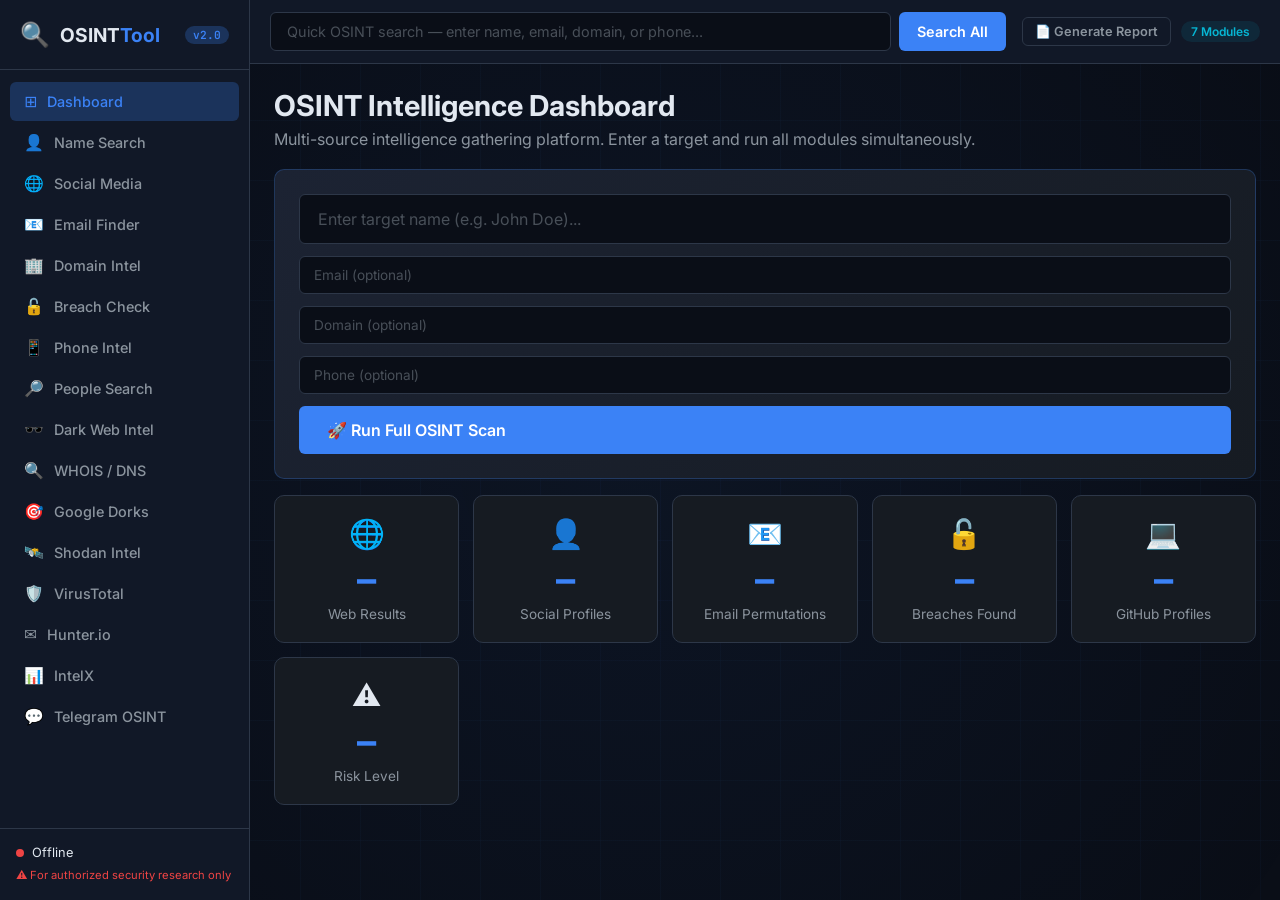
==== templates/index.html @ 8dece8d4 "feat: OSINT Framework v4.0 — 16 module legitimate OSINT toolkit Module: name_search, email_finder, s" ====
<!DOCTYPE html>
<html lang="en">
<head>
    <meta charset="UTF-8">
    <meta name="viewport" content="width=device-width, initial-scale=1.0">
    <title>OSINT Tool v2.0 | Intelligence Gathering Platform</title>
    <link rel="stylesheet" href="/static/css/style.css">
    <link rel="preconnect" href="https://fonts.googleapis.com">
    <link href="https://fonts.googleapis.com/css2?family=JetBrains+Mono:wght@400;600;700&family=Inter:wght@400;500;600;700;800&display=swap" rel="stylesheet">
</head>
<body>
    <!-- Background Effects -->
    <div class="bg-grid"></div>
    <div class="bg-glow"></div>

    <div class="app-container">
        <!-- Sidebar -->
        <aside class="sidebar" id="sidebar">
            <div class="sidebar-header">
                <div class="logo">
                    <span class="logo-icon">🔍</span>
                    <span class="logo-text">OSINT<span class="accent">Tool</span></span>
                </div>
                <span class="version">v2.0</span>
            </div>

            <nav class="sidebar-nav">
                <a href="/" class="nav-item active" data-page="dashboard">
                    <span class="nav-icon">⊞</span>
                    <span class="nav-label">Dashboard</span>
                </a>
                <a href="#" class="nav-item" data-page="name-search">
                    <span class="nav-icon">👤</span>
                    <span class="nav-label">Name Search</span>
                </a>
                <a href="#" class="nav-item" data-page="social-media">
                    <span class="nav-icon">🌐</span>
                    <span class="nav-label">Social Media</span>
                </a>
                <a href="#" class="nav-item" data-page="email-finder">
                    <span class="nav-icon">📧</span>
                    <span class="nav-label">Email Finder</span>
                </a>
                <a href="#" class="nav-item" data-page="domain-checker">
                    <span class="nav-icon">🏢</span>
                    <span class="nav-label">Domain Intel</span>
                </a>
                <a href="#" class="nav-item" data-page="breach-checker">
                    <span class="nav-icon">🔓</span>
                    <span class="nav-label">Breach Check</span>
                </a>
                <a href="#" class="nav-item" data-page="phone-finder">
                    <span class="nav-icon">📱</span>
                    <span class="nav-label">Phone Intel</span>
                </a>
                <a href="#" class="nav-item" data-page="people-search">
                    <span class="nav-icon">🔎</span>
                    <span class="nav-label">People Search</span>
                </a>
                <a href="#" class="nav-item" data-page="darkweb-intel">
                    <span class="nav-icon">🕶️</span>
                    <span class="nav-label">Dark Web Intel</span>
                </a>
                <a href="#" class="nav-item" data-page="whois-recon">
                    <span class="nav-icon">🔍</span>
                    <span class="nav-label">WHOIS / DNS</span>
                </a>
                <a href="#" class="nav-item" data-page="google-dorks">
                    <span class="nav-icon">🎯</span>
                    <span class="nav-label">Google Dorks</span>
                </a>
                <a href="#" class="nav-item" data-page="shodan-intel">
                    <span class="nav-icon">🛰️</span>
                    <span class="nav-label">Shodan Intel</span>
                </a>
                <a href="#" class="nav-item" data-page="virustotal-intel">
                    <span class="nav-icon">🛡️</span>
                    <span class="nav-label">VirusTotal</span>
                </a>
                <a href="#" class="nav-item" data-page="hunter-io">
                    <span class="nav-icon">✉️</span>
                    <span class="nav-label">Hunter.io</span>
                </a>
                <a href="#" class="nav-item" data-page="intelx-search">
                    <span class="nav-icon">📊</span>
                    <span class="nav-label">IntelX</span>
                </a>
                <a href="#" class="nav-item" data-page="telegram-osint">
                    <span class="nav-icon">💬</span>
                    <span class="nav-label">Telegram OSINT</span>
                </a>
            </nav>

            <div class="sidebar-footer">
                <div class="server-status" id="serverStatus">
                    <span class="status-dot"></span>
                    <span class="status-text">Checking...</span>
                </div>
                <div class="disclaimer">
                    ⚠️ For authorized security research only
                </div>
            </div>
        </aside>

        <!-- Main Content -->
        <main class="main-content">
            <!-- Top Bar -->
            <header class="topbar">
                <button class="mobile-menu-btn" id="mobileMenuBtn">☰</button>
                <div class="search-bar-container">
                    <input type="text" id="quickSearch" class="quick-search" placeholder="Quick OSINT search — enter name, email, domain, or phone...">
                    <button class="btn btn-primary" id="quickSearchBtn">Search All</button>
                </div>
                <div class="topbar-actions">
                    <button class="btn btn-outline btn-sm" id="generateReportBtn">📄 Generate Report</button>
                    <span class="badge badge-info" id="activeModules">7 Modules</span>
                </div>
            </header>

            <!-- Dashboard / Results Area -->
            <div class="content-area" id="contentArea">
                <!-- Dashboard Content -->
                <section class="page-section active" id="dashboard">
                    <div class="section-header">
                        <h1>OSINT Intelligence Dashboard</h1>
                        <p>Multi-source intelligence gathering platform. Enter a target and run all modules simultaneously.</p>
                    </div>

                    <!-- Quick Start Card -->
                    <div class="card hero-card">
                        <div class="hero-input-group">
                            <input type="text" id="targetName" class="hero-input" placeholder="Enter target name (e.g. John Doe)...">
                            <input type="text" id="targetEmail" class="hero-input secondary" placeholder="Email (optional)">
                            <input type="text" id="targetDomain" class="hero-input secondary" placeholder="Domain (optional)">
                            <input type="text" id="targetPhone" class="hero-input secondary" placeholder="Phone (optional)">
                            <button class="btn btn-primary btn-lg" id="runAllModules">
                                🚀 Run Full OSINT Scan
                            </button>
                        </div>
                    </div>

                    <!-- Stats Grid -->
                    <div class="stats-grid" id="statsGrid">
                        <div class="stat-card">
                            <div class="stat-icon">🌐</div>
                            <div class="stat-value" id="statWeb">—</div>
                            <div class="stat-label">Web Results</div>
                        </div>
                        <div class="stat-card">
                            <div class="stat-icon">👤</div>
                            <div class="stat-value" id="statSocial">—</div>
                            <div class="stat-label">Social Profiles</div>
                        </div>
                        <div class="stat-card">
                            <div class="stat-icon">📧</div>
                            <div class="stat-value" id="statEmail">—</div>
                            <div class="stat-label">Email Permutations</div>
                        </div>
                        <div class="stat-card">
                            <div class="stat-icon">🔓</div>
                            <div class="stat-value" id="statBreach">—</div>
                            <div class="stat-label">Breaches Found</div>
                        </div>
                        <div class="stat-card">
                            <div class="stat-icon">💻</div>
                            <div class="stat-value" id="statGithub">—</div>
                            <div class="stat-label">GitHub Profiles</div>
                        </div>
                        <div class="stat-card">
                            <div class="stat-icon">⚠️</div>
                            <div class="stat-value" id="statRisk">—</div>
                            <div class="stat-label">Risk Level</div>
                        </div>
                    </div>

                    <!-- Results Container -->
                    <div class="results-container" id="resultsContainer" style="display:none;">
                        <!-- Module results loaded dynamically -->
                    </div>

                    <!-- Loading -->
                    <div class="loading-overlay hidden" id="loadingOverlay">
                        <div class="spinner"></div>
                        <p>Running OSINT scan across all modules...</p>
                        <p class="loading-detail" id="loadingDetail"></p>
                    </div>
                </section>

                <!-- Individual Module Pages -->
                <section class="page-section" id="name-search-page">
                    <div class="section-header"><h2>Name Search</h2></div>
                    <div class="card"><input type="text" id="nameSearchInput" placeholder="Full name..." class="hero-input"><button class="btn btn-primary" id="nameSearchBtn">Search</button></div>
                    <div class="results-container" id="nameSearchResults"></div>
                </section>
                <section class="page-section" id="social-media-page">
                    <div class="section-header"><h2>Social Media Scan</h2></div>
                    <div class="card"><input type="text" id="socialSearchInput" placeholder="Name or username..." class="hero-input"><button class="btn btn-primary" id="socialSearchBtn">Scan 40+ Platforms</button></div>
                    <div class="results-container" id="socialSearchResults"></div>
                </section>
                <section class="page-section" id="email-finder-page">
                    <div class="section-header"><h2>Email Intelligence</h2></div>
                    <div class="card"><input type="text" id="emailSearchInput" placeholder="Full name..." class="hero-input"><button class="btn btn-primary" id="emailSearchBtn">Find Emails</button></div>
                    <div class="results-container" id="emailSearchResults"></div>
                </section>
                <section class="page-section" id="domain-checker-page">
                    <div class="section-header"><h2>Domain Intelligence</h2></div>
                    <div class="card"><input type="text" id="domainSearchInput" placeholder="domain.com..." class="hero-input"><button class="btn btn-primary" id="domainSearchBtn">Scan Domain</button></div>
                    <div class="results-container" id="domainSearchResults"></div>
                </section>
                <section class="page-section" id="breach-checker-page">
                    <div class="section-header"><h2>Breach Checker</h2></div>
                    <div class="card"><input type="text" id="breachSearchInput" placeholder="email@domain.com..." class="hero-input"><button class="btn btn-primary" id="breachSearchBtn">Check Breaches</button></div>
                    <div class="results-container" id="breachSearchResults"></div>
                </section>
                <section class="page-section" id="phone-finder-page">
                    <div class="section-header"><h2>Phone Intelligence</h2></div>
                    <div class="card"><input type="text" id="phoneSearchInput" placeholder="+62812345678..." class="hero-input"><button class="btn btn-primary" id="phoneSearchBtn">Analyze Phone</button></div>
                    <div class="results-container" id="phoneSearchResults"></div>
                </section>
                <section class="page-section" id="people-search-page">
                    <div class="section-header"><h2>People Search Aggregator</h2><p>Searches across free people search engines and public records</p></div>
                    <div class="card"><input type="text" id="peopleSearchInput" placeholder="First Last (e.g. John Doe)..." class="hero-input"><button class="btn btn-primary" id="peopleSearchBtn">Search People</button></div>
                    <div class="results-container" id="peopleSearchResults"></div>
                </section>
                <section class="page-section" id="darkweb-intel-page">
                    <div class="section-header"><h2>Dark Web Intelligence</h2><p>Searches public breach databases, paste sites, and dark web mirrors</p></div>
                    <div class="card"><input type="text" id="darkwebSearchInput" placeholder="email, username, or domain..." class="hero-input"><button class="btn btn-primary" id="darkwebSearchBtn">Search Dark Sources</button></div>
                    <div class="results-container" id="darkwebSearchResults"></div>
                </section>
                <section class="page-section" id="whois-recon-page">
                    <div class="section-header"><h2>WHOIS / DNS Recon</h2><p>WHOIS lookup, DNS records, SSL certs, subdomain enumeration</p></div>
                    <div class="card"><input type="text" id="whoisSearchInput" placeholder="domain.com..." class="hero-input"><button class="btn btn-primary" id="whoisSearchBtn">Scan Domain</button></div>
                    <div class="results-container" id="whoisSearchResults"></div>
                </section>
                <section class="page-section" id="google-dorks-page">
                    <div class="section-header"><h2>Google Dorking</h2><p>60+ automated dork queries for exposed files, configs, logins</p></div>
                    <div class="card"><input type="text" id="dorksSearchInput" placeholder="domain.com or target name..." class="hero-input"><button class="btn btn-primary" id="dorksSearchBtn">Run Dorks</button></div>
                    <div class="results-container" id="dorksSearchResults"></div>
                </section>
                <section class="page-section" id="shodan-intel-page">
                    <div class="section-header"><h2>Shodan Intelligence</h2><p>Port scanning, service detection, IoT search</p></div>
                    <div class="card"><input type="text" id="shodanSearchInput" placeholder="domain or IP..." class="hero-input"><button class="btn btn-primary" id="shodanSearchBtn">Scan Target</button></div>
                    <div class="results-container" id="shodanSearchResults"></div>
                </section>
                <section class="page-section" id="virustotal-intel-page">
                    <div class="section-header"><h2>VirusTotal Intel</h2><p>Domain/IP reputation, blacklist checks, abuse reports</p></div>
                    <div class="card"><input type="text" id="vtSearchInput" placeholder="domain.com..." class="hero-input"><button class="btn btn-primary" id="vtSearchBtn">Check Reputation</button></div>
                    <div class="results-container" id="vtSearchResults"></div>
                </section>
                <section class="page-section" id="hunter-io-page">
                    <div class="section-header"><h2>Hunter.io Email Intel</h2><p>Email pattern discovery and verification</p></div>
                    <div class="card"><input type="text" id="hunterSearchInput" placeholder="domain.com..." class="hero-input"><button class="btn btn-primary" id="hunterSearchBtn">Find Emails</button></div>
                    <div class="results-container" id="hunterSearchResults"></div>
                </section>
                <section class="page-section" id="intelx-search-page">
                    <div class="section-header"><h2>IntelX / Leak Search</h2><p>Breach databases, paste sites, leaked data search</p></div>
                    <div class="card"><input type="text" id="intelxSearchInput" placeholder="email or domain..." class="hero-input"><button class="btn btn-primary" id="intelxSearchBtn">Search Leaks</button></div>
                    <div class="results-container" id="intelxSearchResults"></div>
                </section>
                <section class="page-section" id="telegram-osint-page">
                    <div class="section-header"><h2>Telegram OSINT</h2><p>Telegram channel/user search, tgstat, telemetr</p></div>
                    <div class="card"><input type="text" id="telegramSearchInput" placeholder="name or username..." class="hero-input"><button class="btn btn-primary" id="telegramSearchBtn">Search Telegram</button></div>
                    <div class="results-container" id="telegramSearchResults"></div>
                </section>
            </div>
        </main>

        <!-- Report Modal -->
        <div class="modal hidden" id="reportModal">
            <div class="modal-content">
                <div class="modal-header">
                    <h3>📄 Intelligence Report</h3>
                    <button class="modal-close" id="closeModal">×</button>
                </div>
                <div class="modal-body">
                    <div id="reportContent">
                        <p>Generating report...</p>
                    </div>
                </div>
                <div class="modal-footer">
                    <button class="btn btn-outline" id="downloadJsonBtn">Download JSON</button>
                    <button class="btn btn-outline" id="downloadHtmlBtn">Download HTML</button>
                    <button class="btn btn-primary" id="downloadTxtBtn">Download Text</button>
                </div>
            </div>
        </div>

        <!-- Toast Container -->
        <div class="toast-container" id="toastContainer"></div>
    </div>

    <script src="/static/js/main.js"></script>
</body>
</html>
---- static/css/style.css ----
/* ============================================================
   OSINT TOOL v2.0 — Dark Theme CSS
   ============================================================ */

:root {
    --bg-primary: #0a0e17;
    --bg-secondary: #111827;
    --bg-card: #161b22;
    --bg-elevated: #1c2333;
    --border: #2d3748;
    --border-hover: #4a5568;
    --text-primary: #e2e8f0;
    --text-secondary: #8b949e;
    --text-muted: #484f58;
    --accent: #3b82f6;
    --accent-hover: #2563eb;
    --accent-glow: rgba(59, 130, 246, 0.25);
    --danger: #ef4444;
    --danger-bg: rgba(239, 68, 68, 0.1);
    --warning: #f59e0b;
    --warning-bg: rgba(245, 158, 11, 0.1);
    --success: #10b981;
    --success-bg: rgba(16, 185, 129, 0.1);
    --info: #06b6d4;
    --info-bg: rgba(6, 182, 212, 0.1);
    --sidebar-width: 250px;
    --topbar-height: 64px;
    --radius: 10px;
    --radius-sm: 6px;
    --transition: 0.2s ease;
    --font-mono: 'JetBrains Mono', 'Consolas', monospace;
    --font-sans: 'Inter', 'Segoe UI', system-ui, sans-serif;
}

/* Reset */
*, *::before, *::after { margin: 0; padding: 0; box-sizing: border-box; }

html, body {
    height: 100%;
    font-family: var(--font-sans);
    background: var(--bg-primary);
    color: var(--text-primary);
    overflow: hidden;
}

a { color: var(--accent); text-decoration: none; }
a:hover { text-decoration: underline; }

/* Background Effects */
.bg-grid {
    position: fixed;
    inset: 0;
    background-image:
        linear-gradient(rgba(59, 130, 246, 0.03) 1px, transparent 1px),
        linear-gradient(90deg, rgba(59, 130, 246, 0.03) 1px, transparent 1px);
    background-size: 60px 60px;
    pointer-events: none;
    z-index: 0;
}

.bg-glow {
    position: fixed;
    top: -50%;
    left: -50%;
    width: 200%;
    height: 200%;
    background: radial-gradient(circle at 50% 50%, rgba(59, 130, 246, 0.06) 0%, transparent 50%);
    pointer-events: none;
    z-index: 0;
    animation: glowPulse 8s ease-in-out infinite;
}

@keyframes glowPulse {
    0%, 100% { opacity: 0.5; }
    50% { opacity: 1; }
}

/* App Layout */
.app-container {
    display: flex;
    height: 100vh;
    position: relative;
    z-index: 1;
}

/* Sidebar */
.sidebar {
    width: var(--sidebar-width);
    background: var(--bg-secondary);
    border-right: 1px solid var(--border);
    display: flex;
    flex-direction: column;
    flex-shrink: 0;
    overflow-y: auto;
}

.sidebar-header {
    padding: 20px;
    border-bottom: 1px solid var(--border);
    display: flex;
    align-items: center;
    justify-content: space-between;
}

.logo {
    display: flex;
    align-items: center;
    gap: 10px;
}

.logo-icon { font-size: 1.5em; }
.logo-text { font-size: 1.2em; font-weight: 700; color: var(--text-primary); }
.logo-text .accent { color: var(--accent); }

.version {
    font-size: 0.7em;
    background: var(--accent-glow);
    color: var(--accent);
    padding: 2px 8px;
    border-radius: 10px;
    font-weight: 600;
    font-family: var(--font-mono);
}

.sidebar-nav {
    flex: 1;
    padding: 12px 10px;
    display: flex;
    flex-direction: column;
    gap: 2px;
}

.nav-item {
    display: flex;
    align-items: center;
    gap: 10px;
    padding: 10px 14px;
    border-radius: var(--radius-sm);
    color: var(--text-secondary);
    font-size: 0.9em;
    font-weight: 500;
    transition: all var(--transition);
    cursor: pointer;
    user-select: none;
}

.nav-item:hover {
    background: var(--bg-elevated);
    color: var(--text-primary);
}

.nav-item.active {
    background: var(--accent-glow);
    color: var(--accent);
}

.nav-icon { font-size: 1.1em; }

.sidebar-footer {
    padding: 16px;
    border-top: 1px solid var(--border);
}

.server-status {
    display: flex;
    align-items: center;
    gap: 8px;
    font-size: 0.8em;
    margin-bottom: 8px;
}

.status-dot {
    width: 8px; height: 8px;
    border-radius: 50%;
    background: var(--text-muted);
}

.status-dot.online { background: var(--success); }
.status-dot.offline { background: var(--danger); }

.disclaimer {
    font-size: 0.7em;
    color: var(--danger);
    line-height: 1.4;
}

/* Main Content */
.main-content {
    flex: 1;
    display: flex;
    flex-direction: column;
    overflow: hidden;
}

/* Topbar */
.topbar {
    height: var(--topbar-height);
    background: var(--bg-secondary);
    border-bottom: 1px solid var(--border);
    display: flex;
    align-items: center;
    padding: 0 20px;
    gap: 16px;
    flex-shrink: 0;
}

.mobile-menu-btn {
    display: none;
    background: none;
    border: none;
    color: var(--text-primary);
    font-size: 1.5em;
    cursor: pointer;
    padding: 4px;
}

.search-bar-container {
    flex: 1;
    display: flex;
    gap: 8px;
}

.quick-search {
    flex: 1;
    background: var(--bg-primary);
    border: 1px solid var(--border);
    border-radius: var(--radius-sm);
    padding: 10px 16px;
    color: var(--text-primary);
    font-size: 0.9em;
    font-family: var(--font-sans);
    outline: none;
    transition: border-color var(--transition);
}

.quick-search:focus { border-color: var(--accent); }
.quick-search::placeholder { color: var(--text-muted); }

.topbar-actions {
    display: flex;
    align-items: center;
    gap: 10px;
}

/* Buttons */
.btn {
    display: inline-flex;
    align-items: center;
    gap: 6px;
    padding: 10px 18px;
    border: none;
    border-radius: var(--radius-sm);
    font-size: 0.9em;
    font-weight: 600;
    cursor: pointer;
    transition: all var(--transition);
    font-family: var(--font-sans);
    white-space: nowrap;
}

.btn-primary {
    background: var(--accent);
    color: white;
}

.btn-primary:hover { background: var(--accent-hover); box-shadow: 0 0 20px var(--accent-glow); }

.btn-outline {
    background: transparent;
    border: 1px solid var(--border);
    color: var(--text-secondary);
}

.btn-outline:hover { border-color: var(--accent); color: var(--accent); }

.btn-lg { padding: 14px 28px; font-size: 1em; }
.btn-sm { padding: 6px 12px; font-size: 0.8em; }

.btn:disabled {
    opacity: 0.5;
    cursor: not-allowed;
}

/* Badges */
.badge {
    display: inline-block;
    padding: 3px 10px;
    border-radius: 12px;
    font-size: 0.75em;
    font-weight: 600;
}

.badge-info { background: var(--info-bg); color: var(--info); }
.badge-success { background: var(--success-bg); color: var(--success); }
.badge-warning { background: var(--warning-bg); color: var(--warning); }
.badge-danger { background: var(--danger-bg); color: var(--danger); }

/* Content Area */
.content-area {
    flex: 1;
    overflow-y: auto;
    padding: 24px;
}

.page-section { display: none; }
.page-section.active { display: block; }

.section-header h1 {
    font-size: 1.8em;
    font-weight: 700;
    margin-bottom: 6px;
}

.section-header h2 {
    font-size: 1.4em;
    font-weight: 700;
    margin-bottom: 6px;
}

.section-header p { color: var(--text-secondary); margin-bottom: 20px; }

/* Cards */
.card {
    background: var(--bg-card);
    border: 1px solid var(--border);
    border-radius: var(--radius);
    padding: 24px;
    margin-bottom: 16px;
}

.hero-card {
    background: linear-gradient(135deg, var(--bg-elevated), var(--bg-card));
    border: 1px solid var(--accent-glow);
}

.hero-input-group {
    display: flex;
    flex-direction: column;
    gap: 12px;
}

.hero-input {
    width: 100%;
    background: var(--bg-primary);
    border: 1px solid var(--border);
    border-radius: var(--radius-sm);
    padding: 14px 18px;
    color: var(--text-primary);
    font-size: 1em;
    font-family: var(--font-sans);
    outline: none;
    transition: border-color var(--transition);
}

.hero-input:focus { border-color: var(--accent); }
.hero-input::placeholder { color: var(--text-muted); }
.hero-input.secondary { font-size: 0.85em; padding: 10px 14px; }

/* Stats Grid */
.stats-grid {
    display: grid;
    grid-template-columns: repeat(auto-fit, minmax(160px, 1fr));
    gap: 14px;
    margin-bottom: 24px;
}

.stat-card {
    background: var(--bg-card);
    border: 1px solid var(--border);
    border-radius: var(--radius);
    padding: 20px;
    text-align: center;
    transition: all var(--transition);
}

.stat-card:hover {
    border-color: var(--accent);
    transform: translateY(-2px);
    box-shadow: 0 4px 20px rgba(0,0,0,0.3);
}

.stat-icon { font-size: 1.8em; margin-bottom: 8px; }

.stat-value {
    font-size: 2em;
    font-weight: 800;
    color: var(--accent);
    font-family: var(--font-mono);
}

.stat-label {
    color: var(--text-secondary);
    font-size: 0.85em;
    margin-top: 4px;
}

/* Results Container */
.results-container {
    margin-top: 20px;
}

/* Result Cards */
.result-card {
    background: var(--bg-card);
    border: 1px solid var(--border);
    border-radius: var(--radius);
    padding: 16px;
    margin-bottom: 12px;
    transition: all var(--transition);
}

.result-card:hover { border-color: var(--border-hover); }

.result-card h4 {
    font-size: 0.95em;
    color: var(--text-primary);
    margin-bottom: 6px;
}

.result-card .url {
    color: var(--accent);
    font-size: 0.85em;
    word-break: break-all;
}

.result-card .snippet {
    color: var(--text-secondary);
    font-size: 0.85em;
    margin-top: 6px;
    line-height: 1.5;
}

.result-card .meta {
    display: flex;
    gap: 10px;
    margin-top: 8px;
    flex-wrap: wrap;
}

/* Breach Card */
.breach-card {
    background: var(--bg-card);
    border-left: 3px solid var(--danger);
    border-radius: 0 var(--radius) var(--radius) 0;
    padding: 14px;
    margin-bottom: 10px;
}

.breach-card h4 { color: var(--danger); }

/* Table */
.osint-table {
    width: 100%;
    border-collapse: collapse;
    font-size: 0.9em;
}

.osint-table th {
    text-align: left;
    padding: 12px;
    border-bottom: 2px solid var(--border);
    color: var(--accent);
    font-weight: 600;
}

.osint-table td {
    padding: 10px 12px;
    border-bottom: 1px solid var(--border);
    color: var(--text-secondary);
}

.osint-table tr:hover td { background: var(--bg-elevated); }

/* Social Profile Row */
.profile-row {
    display: flex;
    align-items: center;
    gap: 10px;
    padding: 8px;
}

.profile-row img {
    width: 28px;
    height: 28px;
    border-radius: 50%;
    background: var(--bg-primary);
}

/* Tags */
.tag {
    display: inline-block;
    background: var(--bg-elevated);
    border: 1px solid var(--border);
    border-radius: 4px;
    padding: 2px 8px;
    font-size: 0.75em;
    margin: 2px;
    color: var(--text-secondary);
}

.tag-found { border-color: var(--success); color: var(--success); }
.tag-missing { border-color: var(--text-muted); color: var(--text-muted); }
.tag-danger { border-color: var(--danger); color: var(--danger); }
.tag-warning { border-color: var(--warning); color: var(--warning); }

/* Loading Overlay */
.loading-overlay {
    position: fixed;
    inset: 0;
    background: rgba(10, 14, 23, 0.95);
    display: flex;
    flex-direction: column;
    align-items: center;
    justify-content: center;
    z-index: 100;
    gap: 16px;
}

.loading-overlay.hidden { display: none; }

/* Scan Progress Container */
.scan-progress-container {
    background: var(--bg-card);
    border: 1px solid var(--border);
    border-radius: var(--radius);
    padding: 32px;
    max-width: 560px;
    width: 90%;
    text-align: center;
}

.scan-progress-container h2 {
    color: var(--accent);
    margin-bottom: 20px;
    font-size: 1.2em;
}

.progress-bar-wrapper {
    width: 100%;
    height: 8px;
    background: var(--bg-primary);
    border-radius: 4px;
    overflow: hidden;
    margin-bottom: 12px;
}

.progress-bar {
    height: 100%;
    background: linear-gradient(90deg, var(--accent), #60a5fa);
    border-radius: 4px;
    transition: width 0.4s ease;
    width: 0%;
}

.progress-text {
    color: var(--text-secondary);
    font-size: 0.9em;
    font-family: var(--font-mono);
    margin-bottom: 16px;
}

.module-status-list {
    text-align: left;
    display: flex;
    flex-direction: column;
    gap: 6px;
    margin-bottom: 12px;
}

.module-status-item {
    display: flex;
    align-items: center;
    gap: 8px;
    padding: 6px 10px;
    border-radius: 4px;
    font-size: 0.85em;
    color: var(--text-secondary);
}

.module-status-item.done {
    color: var(--success);
    background: var(--success-bg);
}

.module-status-item.running {
    color: var(--accent);
    background: var(--accent-glow);
    animation: pulse 1.5s infinite;
}

.module-status-item.error {
    color: var(--danger);
    background: var(--danger-bg);
}

.module-status-item.pending {
    color: var(--text-muted);
}

.module-status-item .status-icon {
    font-size: 1em;
    width: 20px;
    text-align: center;
}

.status-spinner {
    display: inline-block;
    width: 14px;
    height: 14px;
    border: 2px solid var(--border);
    border-top-color: var(--accent);
    border-radius: 50%;
    animation: spin 0.6s linear infinite;
}

@keyframes pulse {
    0%, 100% { opacity: 1; }
    50% { opacity: 0.6; }
}

.progress-errors {
    background: var(--danger-bg);
    border: 1px solid var(--danger);
    border-radius: 6px;
    padding: 12px;
    text-align: left;
    font-size: 0.8em;
    color: var(--danger);
}

.progress-errors h4 { margin-bottom: 4px; }
.progress-errors ul { padding-left: 18px; }
.progress-errors li { margin-bottom: 2px; }

/* Spinner */
.spinner {
    width: 32px;
    height: 32px;
    border: 3px solid var(--border);
    border-top-color: var(--accent);
    border-radius: 50%;
    animation: spin 0.8s linear infinite;
    margin: 16px auto;
}

@keyframes spin { to { transform: rotate(360deg); } }

/* Results Wrapper */
.results-wrapper {
    display: flex;
    flex-direction: column;
    gap: 0;
}

.results-scroll {
    max-height: 500px;
    overflow-y: auto;
    padding-right: 4px;
}

.results-scroll::-webkit-scrollbar { width: 4px; }
.results-scroll::-webkit-scrollbar-thumb { background: var(--border); border-radius: 2px; }

/* Modal */
.modal {
    position: fixed;
    inset: 0;
    background: rgba(0, 0, 0, 0.7);
    display: flex;
    align-items: center;
    justify-content: center;
    z-index: 200;
}

.modal.hidden { display: none; }

.modal-content {
    background: var(--bg-secondary);
    border: 1px solid var(--border);
    border-radius: var(--radius);
    max-width: 800px;
    width: 90%;
    max-height: 80vh;
    display: flex;
    flex-direction: column;
}

.modal-header {
    display: flex;
    align-items: center;
    justify-content: space-between;
    padding: 20px;
    border-bottom: 1px solid var(--border);
}

.modal-header h3 { color: var(--accent); }

.modal-close {
    background: none;
    border: none;
    color: var(--text-secondary);
    font-size: 1.5em;
    cursor: pointer;
}

.modal-body {
    padding: 20px;
    overflow-y: auto;
    flex: 1;
}

.modal-footer {
    padding: 16px 20px;
    border-top: 1px solid var(--border);
    display: flex;
    gap: 10px;
    justify-content: flex-end;
}

/* Toast */
.toast-container {
    position: fixed;
    bottom: 20px;
    right: 20px;
    display: flex;
    flex-direction: column-reverse;
    gap: 8px;
    z-index: 300;
}

.toast {
    background: var(--bg-elevated);
    border: 1px solid var(--border);
    border-radius: var(--radius-sm);
    padding: 12px 18px;
    font-size: 0.85em;
    color: var(--text-primary);
    animation: slideIn 0.3s ease;
    box-shadow: 0 4px 20px rgba(0,0,0,0.4);
}

.toast.success { border-color: var(--success); }
.toast.error { border-color: var(--danger); }
.toast.info { border-color: var(--info); }

@keyframes slideIn {
    from { transform: translateY(20px); opacity: 0; }
    to { transform: translateY(0); opacity: 1; }
}

/* Section Collapsible */
.section-toggle {
    cursor: pointer;
    user-select: none;
    display: flex;
    align-items: center;
    gap: 8px;
    padding: 8px 0;
}

.section-toggle .arrow {
    transition: transform var(--transition);
    font-size: 0.8em;
}

.section-toggle.open .arrow { transform: rotate(90deg); }

.section-content { display: none; }
.section-content.open { display: block; }

/* Responsive */
@media (max-width: 768px) {
    .sidebar {
        position: fixed;
        left: -100%;
        top: 0;
        bottom: 0;
        z-index: 150;
        transition: left var(--transition);
    }

    .sidebar.open { left: 0; }

    .mobile-menu-btn { display: block; }

    .stats-grid {
        grid-template-columns: repeat(2, 1fr);
    }

    .search-bar-container {
        flex-direction: column;
    }

    .hero-input-group {
        gap: 8px;
    }
}

/* Scrollbar */
::-webkit-scrollbar { width: 6px; }
::-webkit-scrollbar-track { background: transparent; }
::-webkit-scrollbar-thumb { background: var(--border); border-radius: 3px; }
::-webkit-scrollbar-thumb:hover { background: var(--border-hover); }

/* Utility */
.hidden { display: none !important; }
.mt-2 { margin-top: 8px; }
.mt-4 { margin-top: 16px; }
.mb-2 { margin-bottom: 8px; }
.mb-4 { margin-bottom: 16px; }
.text-center { text-align: center; }
.text-muted { color: var(--text-muted); }
.text-danger { color: var(--danger); }
.text-success { color: var(--success); }
.text-warning { color: var(--warning); }
.text-accent { color: var(--accent); }
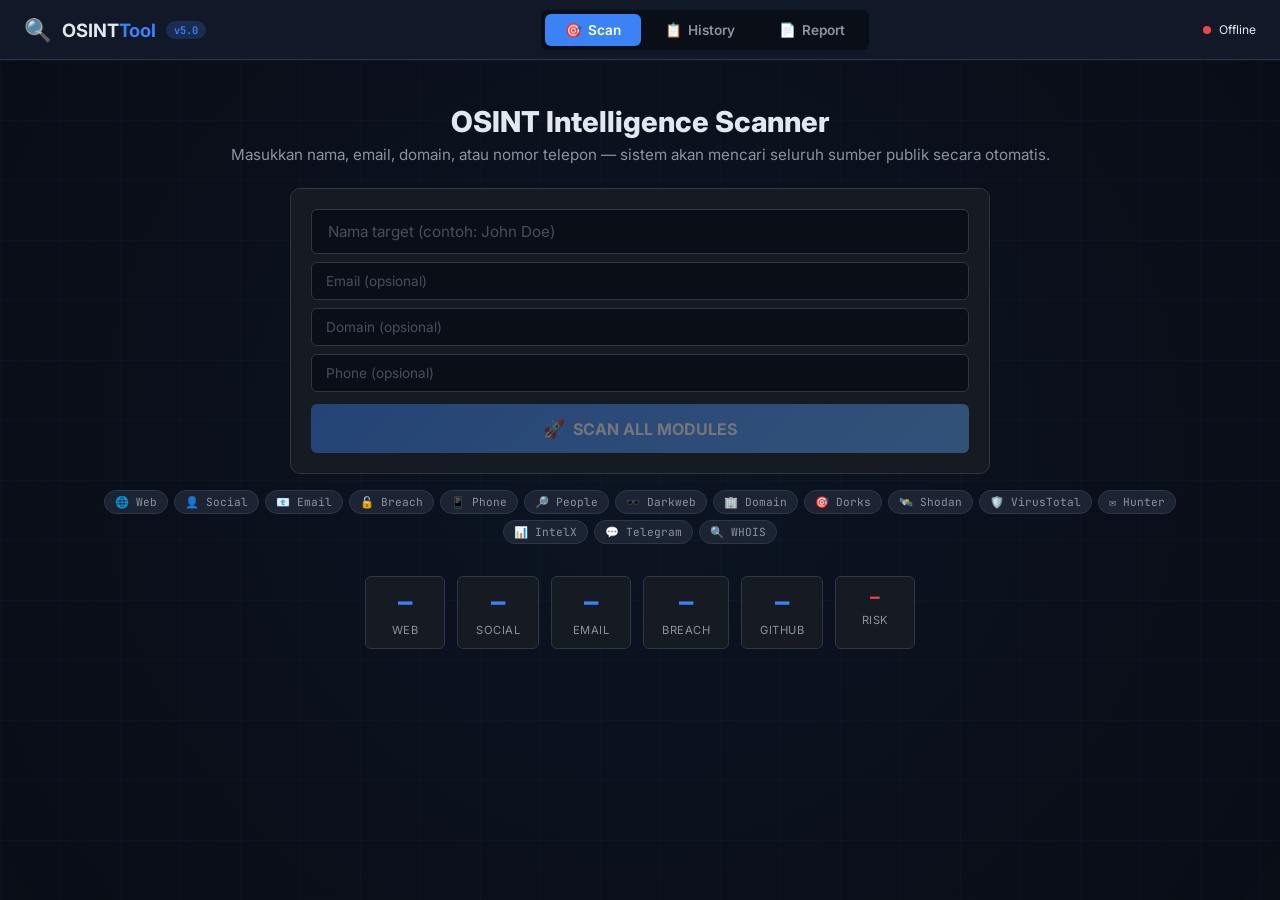
==== commit 688ac7a1: "feat: dashboard redesign v5.0 — 3-tab clean UI (Scan/History/Report) replacing 15-item sidebar Chang" ====
--- a/templates/index.html
+++ b/templates/index.html
@@ -1,291 +1,179 @@
 <!DOCTYPE html>
-<html lang="en">
+<html lang="id">
 <head>
     <meta charset="UTF-8">
     <meta name="viewport" content="width=device-width, initial-scale=1.0">
-    <title>OSINT Tool v2.0 | Intelligence Gathering Platform</title>
+    <title>OSINT Tool v5.0 | Intelligence Dashboard</title>
     <link rel="stylesheet" href="/static/css/style.css">
     <link rel="preconnect" href="https://fonts.googleapis.com">
     <link href="https://fonts.googleapis.com/css2?family=JetBrains+Mono:wght@400;600;700&family=Inter:wght@400;500;600;700;800&display=swap" rel="stylesheet">
 </head>
 <body>
-    <!-- Background Effects -->
     <div class="bg-grid"></div>
     <div class="bg-glow"></div>
 
-    <div class="app-container">
-        <!-- Sidebar -->
-        <aside class="sidebar" id="sidebar">
-            <div class="sidebar-header">
+    <div class="app">
+        <!-- Header -->
+        <header class="header">
+            <div class="header-left">
                 <div class="logo">
                     <span class="logo-icon">🔍</span>
                     <span class="logo-text">OSINT<span class="accent">Tool</span></span>
+                    <span class="version">v5.0</span>
                 </div>
-                <span class="version">v2.0</span>
             </div>
-
-            <nav class="sidebar-nav">
-                <a href="/" class="nav-item active" data-page="dashboard">
-                    <span class="nav-icon">⊞</span>
-                    <span class="nav-label">Dashboard</span>
-                </a>
-                <a href="#" class="nav-item" data-page="name-search">
-                    <span class="nav-icon">👤</span>
-                    <span class="nav-label">Name Search</span>
-                </a>
-                <a href="#" class="nav-item" data-page="social-media">
-                    <span class="nav-icon">🌐</span>
-                    <span class="nav-label">Social Media</span>
-                </a>
-                <a href="#" class="nav-item" data-page="email-finder">
-                    <span class="nav-icon">📧</span>
-                    <span class="nav-label">Email Finder</span>
-                </a>
-                <a href="#" class="nav-item" data-page="domain-checker">
-                    <span class="nav-icon">🏢</span>
-                    <span class="nav-label">Domain Intel</span>
-                </a>
-                <a href="#" class="nav-item" data-page="breach-checker">
-                    <span class="nav-icon">🔓</span>
-                    <span class="nav-label">Breach Check</span>
-                </a>
-                <a href="#" class="nav-item" data-page="phone-finder">
-                    <span class="nav-icon">📱</span>
-                    <span class="nav-label">Phone Intel</span>
-                </a>
-                <a href="#" class="nav-item" data-page="people-search">
-                    <span class="nav-icon">🔎</span>
-                    <span class="nav-label">People Search</span>
-                </a>
-                <a href="#" class="nav-item" data-page="darkweb-intel">
-                    <span class="nav-icon">🕶️</span>
-                    <span class="nav-label">Dark Web Intel</span>
-                </a>
-                <a href="#" class="nav-item" data-page="whois-recon">
-                    <span class="nav-icon">🔍</span>
-                    <span class="nav-label">WHOIS / DNS</span>
-                </a>
-                <a href="#" class="nav-item" data-page="google-dorks">
-                    <span class="nav-icon">🎯</span>
-                    <span class="nav-label">Google Dorks</span>
-                </a>
-                <a href="#" class="nav-item" data-page="shodan-intel">
-                    <span class="nav-icon">🛰️</span>
-                    <span class="nav-label">Shodan Intel</span>
-                </a>
-                <a href="#" class="nav-item" data-page="virustotal-intel">
-                    <span class="nav-icon">🛡️</span>
-                    <span class="nav-label">VirusTotal</span>
-                </a>
-                <a href="#" class="nav-item" data-page="hunter-io">
-                    <span class="nav-icon">✉️</span>
-                    <span class="nav-label">Hunter.io</span>
-                </a>
-                <a href="#" class="nav-item" data-page="intelx-search">
-                    <span class="nav-icon">📊</span>
-                    <span class="nav-label">IntelX</span>
-                </a>
-                <a href="#" class="nav-item" data-page="telegram-osint">
-                    <span class="nav-icon">💬</span>
-                    <span class="nav-label">Telegram OSINT</span>
-                </a>
-            </nav>
-
-            <div class="sidebar-footer">
+            <div class="header-center">
+                <nav class="tabs" id="mainTabs">
+                    <button class="tab active" data-tab="scan">
+                        <span class="tab-icon">🎯</span>
+                        <span class="tab-label">Scan</span>
+                    </button>
+                    <button class="tab" data-tab="history">
+                        <span class="tab-icon">📋</span>
+                        <span class="tab-label">History</span>
+                    </button>
+                    <button class="tab" data-tab="report">
+                        <span class="tab-icon">📄</span>
+                        <span class="tab-label">Report</span>
+                    </button>
+                </nav>
+            </div>
+            <div class="header-right">
                 <div class="server-status" id="serverStatus">
                     <span class="status-dot"></span>
                     <span class="status-text">Checking...</span>
                 </div>
-                <div class="disclaimer">
-                    ⚠️ For authorized security research only
-                </div>
             </div>
-        </aside>
+        </header>
 
         <!-- Main Content -->
-        <main class="main-content">
-            <!-- Top Bar -->
-            <header class="topbar">
-                <button class="mobile-menu-btn" id="mobileMenuBtn">☰</button>
-                <div class="search-bar-container">
-                    <input type="text" id="quickSearch" class="quick-search" placeholder="Quick OSINT search — enter name, email, domain, or phone...">
-                    <button class="btn btn-primary" id="quickSearchBtn">Search All</button>
+        <main class="main">
+            <!-- ============ SCAN TAB ============ -->
+            <section class="tab-content active" id="tab-scan">
+                <!-- Hero Search -->
+                <div class="hero">
+                    <h1>OSINT Intelligence Scanner</h1>
+                    <p>Masukkan nama, email, domain, atau nomor telepon — sistem akan mencari seluruh sumber publik secara otomatis.</p>
+                    <div class="search-box">
+                        <div class="search-inputs">
+                            <input type="text" id="targetName" class="search-input" placeholder="Nama target (contoh: John Doe)">
+                            <input type="text" id="targetEmail" class="search-input optional" placeholder="Email (opsional)">
+                            <input type="text" id="targetDomain" class="search-input optional" placeholder="Domain (opsional)">
+                            <input type="text" id="targetPhone" class="search-input optional" placeholder="Phone (opsional)">
+                        </div>
+                        <button class="btn-scan" id="runScan" disabled>
+                            <span class="btn-scan-icon">🚀</span>
+                            <span>SCAN ALL MODULES</span>
+                        </button>
+                    </div>
+                    <div class="modules-bar" id="modulesBar">
+                        <span class="module-pill">🌐 Web</span>
+                        <span class="module-pill">👤 Social</span>
+                        <span class="module-pill">📧 Email</span>
+                        <span class="module-pill">🔓 Breach</span>
+                        <span class="module-pill">📱 Phone</span>
+                        <span class="module-pill">🔎 People</span>
+                        <span class="module-pill">🕶️ Darkweb</span>
+                        <span class="module-pill">🏢 Domain</span>
+                        <span class="module-pill">🎯 Dorks</span>
+                        <span class="module-pill">🛰️ Shodan</span>
+                        <span class="module-pill">🛡️ VirusTotal</span>
+                        <span class="module-pill">✉️ Hunter</span>
+                        <span class="module-pill">📊 IntelX</span>
+                        <span class="module-pill">💬 Telegram</span>
+                        <span class="module-pill">🔍 WHOIS</span>
+                    </div>
                 </div>
-                <div class="topbar-actions">
-                    <button class="btn btn-outline btn-sm" id="generateReportBtn">📄 Generate Report</button>
-                    <span class="badge badge-info" id="activeModules">7 Modules</span>
+
+                <!-- Stats -->
+                <div class="stats-row" id="statsRow">
+                    <div class="stat-chip">
+                        <span class="stat-num" id="sWeb">—</span>
+                        <span class="stat-lbl">Web</span>
+                    </div>
+                    <div class="stat-chip">
+                        <span class="stat-num" id="sSocial">—</span>
+                        <span class="stat-lbl">Social</span>
+                    </div>
+                    <div class="stat-chip">
+                        <span class="stat-num" id="sEmail">—</span>
+                        <span class="stat-lbl">Email</span>
+                    </div>
+                    <div class="stat-chip">
+                        <span class="stat-num" id="sBreach">—</span>
+                        <span class="stat-lbl">Breach</span>
+                    </div>
+                    <div class="stat-chip">
+                        <span class="stat-num" id="sGithub">—</span>
+                        <span class="stat-lbl">GitHub</span>
+                    </div>
+                    <div class="stat-chip">
+                        <span class="stat-num risk" id="sRisk">—</span>
+                        <span class="stat-lbl">Risk</span>
+                    </div>
                 </div>
-            </header>
 
-            <!-- Dashboard / Results Area -->
-            <div class="content-area" id="contentArea">
-                <!-- Dashboard Content -->
-                <section class="page-section active" id="dashboard">
-                    <div class="section-header">
-                        <h1>OSINT Intelligence Dashboard</h1>
-                        <p>Multi-source intelligence gathering platform. Enter a target and run all modules simultaneously.</p>
+                <!-- Progress Overlay -->
+                <div class="progress-panel hidden" id="progressPanel">
+                    <div class="progress-card">
+                        <h2 id="progressTitle">Scanning...</h2>
+                        <div class="progress-track">
+                            <div class="progress-fill" id="progressFill"></div>
+                        </div>
+                        <div class="progress-meta">
+                            <span id="progressPct">0%</span>
+                            <span id="progressMod">Initializing...</span>
+                        </div>
+                        <div class="progress-modules" id="progressModules"></div>
                     </div>
+                </div>
 
-                    <!-- Quick Start Card -->
-                    <div class="card hero-card">
-                        <div class="hero-input-group">
-                            <input type="text" id="targetName" class="hero-input" placeholder="Enter target name (e.g. John Doe)...">
-                            <input type="text" id="targetEmail" class="hero-input secondary" placeholder="Email (optional)">
-                            <input type="text" id="targetDomain" class="hero-input secondary" placeholder="Domain (optional)">
-                            <input type="text" id="targetPhone" class="hero-input secondary" placeholder="Phone (optional)">
-                            <button class="btn btn-primary btn-lg" id="runAllModules">
-                                🚀 Run Full OSINT Scan
-                            </button>
-                        </div>
+                <!-- Results -->
+                <div class="findings" id="findings" style="display:none"></div>
+            </section>
+
+            <!-- ============ HISTORY TAB ============ -->
+            <section class="tab-content" id="tab-history">
+                <div class="section-head">
+                    <h2>Scan History</h2>
+                    <p>Riwayat semua scan yang pernah dilakukan</p>
+                </div>
+                <div class="history-toolbar">
+                    <button class="btn-sec" id="refreshHistory">🔄 Refresh</button>
+                    <select id="historyFilter" class="select-sm">
+                        <option value="">Semua Status</option>
+                        <option value="completed">Completed</option>
+                        <option value="running">Running</option>
+                        <option value="error">Error</option>
+                    </select>
+                </div>
+                <div id="historyList" class="history-list">
+                    <p class="text-muted">Belum ada scan.</p>
+                </div>
+            </section>
+
+            <!-- ============ REPORT TAB ============ -->
+            <section class="tab-content" id="tab-report">
+                <div class="section-head">
+                    <h2>Generate Report</h2>
+                    <p>Buat laporan forensik dari hasil scan terakhir</p>
+                </div>
+                <div class="report-box" id="reportBox">
+                    <div class="report-id-row">
+                        <label>Report ID:</label>
+                        <input type="text" id="reportIdInput" class="search-input" placeholder="Masukkan Report ID atau gunakan scan terakhir">
                     </div>
-
-                    <!-- Stats Grid -->
-                    <div class="stats-grid" id="statsGrid">
-                        <div class="stat-card">
-                            <div class="stat-icon">🌐</div>
-                            <div class="stat-value" id="statWeb">—</div>
-                            <div class="stat-label">Web Results</div>
-                        </div>
-                        <div class="stat-card">
-                            <div class="stat-icon">👤</div>
-                            <div class="stat-value" id="statSocial">—</div>
-                            <div class="stat-label">Social Profiles</div>
-                        </div>
-                        <div class="stat-card">
-                            <div class="stat-icon">📧</div>
-                            <div class="stat-value" id="statEmail">—</div>
-                            <div class="stat-label">Email Permutations</div>
-                        </div>
-                        <div class="stat-card">
-                            <div class="stat-icon">🔓</div>
-                            <div class="stat-value" id="statBreach">—</div>
-                            <div class="stat-label">Breaches Found</div>
-                        </div>
-                        <div class="stat-card">
-                            <div class="stat-icon">💻</div>
-                            <div class="stat-value" id="statGithub">—</div>
-                            <div class="stat-label">GitHub Profiles</div>
-                        </div>
-                        <div class="stat-card">
-                            <div class="stat-icon">⚠️</div>
-                            <div class="stat-value" id="statRisk">—</div>
-                            <div class="stat-label">Risk Level</div>
-                        </div>
+                    <div class="report-actions">
+                        <button class="btn-scan" id="genReport" style="width:auto;padding:12px 32px">
+                            <span>📄 Generate Report</span>
+                        </button>
                     </div>
-
-                    <!-- Results Container -->
-                    <div class="results-container" id="resultsContainer" style="display:none;">
-                        <!-- Module results loaded dynamically -->
-                    </div>
-
-                    <!-- Loading -->
-                    <div class="loading-overlay hidden" id="loadingOverlay">
-                        <div class="spinner"></div>
-                        <p>Running OSINT scan across all modules...</p>
-                        <p class="loading-detail" id="loadingDetail"></p>
-                    </div>
-                </section>
-
-                <!-- Individual Module Pages -->
-                <section class="page-section" id="name-search-page">
-                    <div class="section-header"><h2>Name Search</h2></div>
-                    <div class="card"><input type="text" id="nameSearchInput" placeholder="Full name..." class="hero-input"><button class="btn btn-primary" id="nameSearchBtn">Search</button></div>
-                    <div class="results-container" id="nameSearchResults"></div>
-                </section>
-                <section class="page-section" id="social-media-page">
-                    <div class="section-header"><h2>Social Media Scan</h2></div>
-                    <div class="card"><input type="text" id="socialSearchInput" placeholder="Name or username..." class="hero-input"><button class="btn btn-primary" id="socialSearchBtn">Scan 40+ Platforms</button></div>
-                    <div class="results-container" id="socialSearchResults"></div>
-                </section>
-                <section class="page-section" id="email-finder-page">
-                    <div class="section-header"><h2>Email Intelligence</h2></div>
-                    <div class="card"><input type="text" id="emailSearchInput" placeholder="Full name..." class="hero-input"><button class="btn btn-primary" id="emailSearchBtn">Find Emails</button></div>
-                    <div class="results-container" id="emailSearchResults"></div>
-                </section>
-                <section class="page-section" id="domain-checker-page">
-                    <div class="section-header"><h2>Domain Intelligence</h2></div>
-                    <div class="card"><input type="text" id="domainSearchInput" placeholder="domain.com..." class="hero-input"><button class="btn btn-primary" id="domainSearchBtn">Scan Domain</button></div>
-                    <div class="results-container" id="domainSearchResults"></div>
-                </section>
-                <section class="page-section" id="breach-checker-page">
-                    <div class="section-header"><h2>Breach Checker</h2></div>
-                    <div class="card"><input type="text" id="breachSearchInput" placeholder="email@domain.com..." class="hero-input"><button class="btn btn-primary" id="breachSearchBtn">Check Breaches</button></div>
-                    <div class="results-container" id="breachSearchResults"></div>
-                </section>
-                <section class="page-section" id="phone-finder-page">
-                    <div class="section-header"><h2>Phone Intelligence</h2></div>
-                    <div class="card"><input type="text" id="phoneSearchInput" placeholder="+62812345678..." class="hero-input"><button class="btn btn-primary" id="phoneSearchBtn">Analyze Phone</button></div>
-                    <div class="results-container" id="phoneSearchResults"></div>
-                </section>
-                <section class="page-section" id="people-search-page">
-                    <div class="section-header"><h2>People Search Aggregator</h2><p>Searches across free people search engines and public records</p></div>
-                    <div class="card"><input type="text" id="peopleSearchInput" placeholder="First Last (e.g. John Doe)..." class="hero-input"><button class="btn btn-primary" id="peopleSearchBtn">Search People</button></div>
-                    <div class="results-container" id="peopleSearchResults"></div>
-                </section>
-                <section class="page-section" id="darkweb-intel-page">
-                    <div class="section-header"><h2>Dark Web Intelligence</h2><p>Searches public breach databases, paste sites, and dark web mirrors</p></div>
-                    <div class="card"><input type="text" id="darkwebSearchInput" placeholder="email, username, or domain..." class="hero-input"><button class="btn btn-primary" id="darkwebSearchBtn">Search Dark Sources</button></div>
-                    <div class="results-container" id="darkwebSearchResults"></div>
-                </section>
-                <section class="page-section" id="whois-recon-page">
-                    <div class="section-header"><h2>WHOIS / DNS Recon</h2><p>WHOIS lookup, DNS records, SSL certs, subdomain enumeration</p></div>
-                    <div class="card"><input type="text" id="whoisSearchInput" placeholder="domain.com..." class="hero-input"><button class="btn btn-primary" id="whoisSearchBtn">Scan Domain</button></div>
-                    <div class="results-container" id="whoisSearchResults"></div>
-                </section>
-                <section class="page-section" id="google-dorks-page">
-                    <div class="section-header"><h2>Google Dorking</h2><p>60+ automated dork queries for exposed files, configs, logins</p></div>
-                    <div class="card"><input type="text" id="dorksSearchInput" placeholder="domain.com or target name..." class="hero-input"><button class="btn btn-primary" id="dorksSearchBtn">Run Dorks</button></div>
-                    <div class="results-container" id="dorksSearchResults"></div>
-                </section>
-                <section class="page-section" id="shodan-intel-page">
-                    <div class="section-header"><h2>Shodan Intelligence</h2><p>Port scanning, service detection, IoT search</p></div>
-                    <div class="card"><input type="text" id="shodanSearchInput" placeholder="domain or IP..." class="hero-input"><button class="btn btn-primary" id="shodanSearchBtn">Scan Target</button></div>
-                    <div class="results-container" id="shodanSearchResults"></div>
-                </section>
-                <section class="page-section" id="virustotal-intel-page">
-                    <div class="section-header"><h2>VirusTotal Intel</h2><p>Domain/IP reputation, blacklist checks, abuse reports</p></div>
-                    <div class="card"><input type="text" id="vtSearchInput" placeholder="domain.com..." class="hero-input"><button class="btn btn-primary" id="vtSearchBtn">Check Reputation</button></div>
-                    <div class="results-container" id="vtSearchResults"></div>
-                </section>
-                <section class="page-section" id="hunter-io-page">
-                    <div class="section-header"><h2>Hunter.io Email Intel</h2><p>Email pattern discovery and verification</p></div>
-                    <div class="card"><input type="text" id="hunterSearchInput" placeholder="domain.com..." class="hero-input"><button class="btn btn-primary" id="hunterSearchBtn">Find Emails</button></div>
-                    <div class="results-container" id="hunterSearchResults"></div>
-                </section>
-                <section class="page-section" id="intelx-search-page">
-                    <div class="section-header"><h2>IntelX / Leak Search</h2><p>Breach databases, paste sites, leaked data search</p></div>
-                    <div class="card"><input type="text" id="intelxSearchInput" placeholder="email or domain..." class="hero-input"><button class="btn btn-primary" id="intelxSearchBtn">Search Leaks</button></div>
-                    <div class="results-container" id="intelxSearchResults"></div>
-                </section>
-                <section class="page-section" id="telegram-osint-page">
-                    <div class="section-header"><h2>Telegram OSINT</h2><p>Telegram channel/user search, tgstat, telemetr</p></div>
-                    <div class="card"><input type="text" id="telegramSearchInput" placeholder="name or username..." class="hero-input"><button class="btn btn-primary" id="telegramSearchBtn">Search Telegram</button></div>
-                    <div class="results-container" id="telegramSearchResults"></div>
-                </section>
-            </div>
+                    <div class="report-result" id="reportResult" style="display:none"></div>
+                </div>
+            </section>
         </main>
 
-        <!-- Report Modal -->
-        <div class="modal hidden" id="reportModal">
-            <div class="modal-content">
-                <div class="modal-header">
-                    <h3>📄 Intelligence Report</h3>
-                    <button class="modal-close" id="closeModal">×</button>
-                </div>
-                <div class="modal-body">
-                    <div id="reportContent">
-                        <p>Generating report...</p>
-                    </div>
-                </div>
-                <div class="modal-footer">
-                    <button class="btn btn-outline" id="downloadJsonBtn">Download JSON</button>
-                    <button class="btn btn-outline" id="downloadHtmlBtn">Download HTML</button>
-                    <button class="btn btn-primary" id="downloadTxtBtn">Download Text</button>
-                </div>
-            </div>
-        </div>
-
-        <!-- Toast Container -->
+        <!-- Toast -->
         <div class="toast-container" id="toastContainer"></div>
     </div>
 
--- a/static/css/style.css
+++ b/static/css/style.css
@@ -1,816 +1,313 @@
 /* ============================================================
-   OSINT TOOL v2.0 — Dark Theme CSS
+   OSINT TOOL v5.0 — Clean Dashboard CSS
    ============================================================ */
-
 :root {
-    --bg-primary: #0a0e17;
-    --bg-secondary: #111827;
-    --bg-card: #161b22;
-    --bg-elevated: #1c2333;
+    --bg: #0a0e17;
+    --bg2: #111827;
+    --bg3: #161b22;
+    --bg4: #1c2333;
     --border: #2d3748;
-    --border-hover: #4a5568;
-    --text-primary: #e2e8f0;
-    --text-secondary: #8b949e;
-    --text-muted: #484f58;
-    --accent: #3b82f6;
-    --accent-hover: #2563eb;
-    --accent-glow: rgba(59, 130, 246, 0.25);
-    --danger: #ef4444;
-    --danger-bg: rgba(239, 68, 68, 0.1);
-    --warning: #f59e0b;
-    --warning-bg: rgba(245, 158, 11, 0.1);
-    --success: #10b981;
-    --success-bg: rgba(16, 185, 129, 0.1);
-    --info: #06b6d4;
-    --info-bg: rgba(6, 182, 212, 0.1);
-    --sidebar-width: 250px;
-    --topbar-height: 64px;
-    --radius: 10px;
-    --radius-sm: 6px;
-    --transition: 0.2s ease;
-    --font-mono: 'JetBrains Mono', 'Consolas', monospace;
-    --font-sans: 'Inter', 'Segoe UI', system-ui, sans-serif;
-}
-
-/* Reset */
-*, *::before, *::after { margin: 0; padding: 0; box-sizing: border-box; }
-
-html, body {
-    height: 100%;
-    font-family: var(--font-sans);
-    background: var(--bg-primary);
-    color: var(--text-primary);
-    overflow: hidden;
-}
-
-a { color: var(--accent); text-decoration: none; }
-a:hover { text-decoration: underline; }
-
-/* Background Effects */
-.bg-grid {
-    position: fixed;
-    inset: 0;
-    background-image:
-        linear-gradient(rgba(59, 130, 246, 0.03) 1px, transparent 1px),
-        linear-gradient(90deg, rgba(59, 130, 246, 0.03) 1px, transparent 1px);
-    background-size: 60px 60px;
-    pointer-events: none;
-    z-index: 0;
-}
-
-.bg-glow {
-    position: fixed;
-    top: -50%;
-    left: -50%;
-    width: 200%;
-    height: 200%;
-    background: radial-gradient(circle at 50% 50%, rgba(59, 130, 246, 0.06) 0%, transparent 50%);
-    pointer-events: none;
-    z-index: 0;
-    animation: glowPulse 8s ease-in-out infinite;
-}
-
-@keyframes glowPulse {
-    0%, 100% { opacity: 0.5; }
-    50% { opacity: 1; }
-}
-
-/* App Layout */
-.app-container {
-    display: flex;
-    height: 100vh;
-    position: relative;
-    z-index: 1;
-}
-
-/* Sidebar */
-.sidebar {
-    width: var(--sidebar-width);
-    background: var(--bg-secondary);
-    border-right: 1px solid var(--border);
-    display: flex;
-    flex-direction: column;
-    flex-shrink: 0;
-    overflow-y: auto;
-}
-
-.sidebar-header {
-    padding: 20px;
-    border-bottom: 1px solid var(--border);
-    display: flex;
-    align-items: center;
-    justify-content: space-between;
-}
-
-.logo {
-    display: flex;
-    align-items: center;
-    gap: 10px;
-}
-
-.logo-icon { font-size: 1.5em; }
-.logo-text { font-size: 1.2em; font-weight: 700; color: var(--text-primary); }
-.logo-text .accent { color: var(--accent); }
-
-.version {
-    font-size: 0.7em;
-    background: var(--accent-glow);
-    color: var(--accent);
-    padding: 2px 8px;
-    border-radius: 10px;
-    font-weight: 600;
-    font-family: var(--font-mono);
-}
-
-.sidebar-nav {
-    flex: 1;
-    padding: 12px 10px;
-    display: flex;
-    flex-direction: column;
-    gap: 2px;
-}
-
-.nav-item {
-    display: flex;
-    align-items: center;
-    gap: 10px;
-    padding: 10px 14px;
-    border-radius: var(--radius-sm);
-    color: var(--text-secondary);
-    font-size: 0.9em;
-    font-weight: 500;
-    transition: all var(--transition);
-    cursor: pointer;
-    user-select: none;
-}
-
-.nav-item:hover {
-    background: var(--bg-elevated);
-    color: var(--text-primary);
-}
-
-.nav-item.active {
-    background: var(--accent-glow);
-    color: var(--accent);
-}
-
-.nav-icon { font-size: 1.1em; }
-
-.sidebar-footer {
-    padding: 16px;
-    border-top: 1px solid var(--border);
-}
-
-.server-status {
-    display: flex;
-    align-items: center;
-    gap: 8px;
-    font-size: 0.8em;
-    margin-bottom: 8px;
-}
-
-.status-dot {
-    width: 8px; height: 8px;
-    border-radius: 50%;
-    background: var(--text-muted);
-}
-
-.status-dot.online { background: var(--success); }
-.status-dot.offline { background: var(--danger); }
-
-.disclaimer {
-    font-size: 0.7em;
-    color: var(--danger);
-    line-height: 1.4;
-}
-
-/* Main Content */
-.main-content {
-    flex: 1;
-    display: flex;
-    flex-direction: column;
-    overflow: hidden;
-}
-
-/* Topbar */
-.topbar {
-    height: var(--topbar-height);
-    background: var(--bg-secondary);
-    border-bottom: 1px solid var(--border);
-    display: flex;
-    align-items: center;
-    padding: 0 20px;
-    gap: 16px;
-    flex-shrink: 0;
-}
-
-.mobile-menu-btn {
-    display: none;
-    background: none;
-    border: none;
-    color: var(--text-primary);
-    font-size: 1.5em;
-    cursor: pointer;
-    padding: 4px;
-}
-
-.search-bar-container {
-    flex: 1;
-    display: flex;
-    gap: 8px;
-}
-
-.quick-search {
-    flex: 1;
-    background: var(--bg-primary);
-    border: 1px solid var(--border);
-    border-radius: var(--radius-sm);
-    padding: 10px 16px;
-    color: var(--text-primary);
-    font-size: 0.9em;
-    font-family: var(--font-sans);
-    outline: none;
-    transition: border-color var(--transition);
-}
-
-.quick-search:focus { border-color: var(--accent); }
-.quick-search::placeholder { color: var(--text-muted); }
-
-.topbar-actions {
-    display: flex;
-    align-items: center;
-    gap: 10px;
-}
-
-/* Buttons */
-.btn {
-    display: inline-flex;
-    align-items: center;
-    gap: 6px;
-    padding: 10px 18px;
-    border: none;
-    border-radius: var(--radius-sm);
-    font-size: 0.9em;
-    font-weight: 600;
-    cursor: pointer;
-    transition: all var(--transition);
-    font-family: var(--font-sans);
-    white-space: nowrap;
-}
-
-.btn-primary {
-    background: var(--accent);
-    color: white;
-}
-
-.btn-primary:hover { background: var(--accent-hover); box-shadow: 0 0 20px var(--accent-glow); }
-
-.btn-outline {
-    background: transparent;
-    border: 1px solid var(--border);
-    color: var(--text-secondary);
-}
-
-.btn-outline:hover { border-color: var(--accent); color: var(--accent); }
-
-.btn-lg { padding: 14px 28px; font-size: 1em; }
-.btn-sm { padding: 6px 12px; font-size: 0.8em; }
-
-.btn:disabled {
-    opacity: 0.5;
-    cursor: not-allowed;
-}
+    --border-h: #4a5568;
+    --t1: #e2e8f0;
+    --t2: #8b949e;
+    --t3: #484f58;
+    --acc: #3b82f6;
+    --acc-h: #2563eb;
+    --acc-g: rgba(59,130,246,0.2);
+    --red: #ef4444;
+    --red-bg: rgba(239,68,68,0.1);
+    --ylw: #f59e0b;
+    --ylw-bg: rgba(245,158,11,0.1);
+    --grn: #10b981;
+    --grn-bg: rgba(16,185,129,0.1);
+    --cyn: #06b6d4;
+    --cyn-bg: rgba(6,182,212,0.1);
+    --pur: #8b5cf6;
+    --r: 10px;
+    --rs: 6px;
+    --mono: 'JetBrains Mono', 'Consolas', monospace;
+    --sans: 'Inter', 'Segoe UI', system-ui, sans-serif;
+}
+
+*, *::before, *::after { margin:0; padding:0; box-sizing:border-box; }
+html, body { height:100%; font-family:var(--sans); background:var(--bg); color:var(--t1); overflow:hidden; }
+a { color:var(--acc); text-decoration:none; }
+a:hover { text-decoration:underline; }
+
+/* Background */
+.bg-grid { position:fixed; inset:0; background-image:linear-gradient(rgba(59,130,246,0.03) 1px,transparent 1px),linear-gradient(90deg,rgba(59,130,246,0.03) 1px,transparent 1px); background-size:60px 60px; pointer-events:none; z-index:0; }
+.bg-glow { position:fixed; top:-50%; left:-50%; width:200%; height:200%; background:radial-gradient(circle at 50% 50%,rgba(59,130,246,0.05) 0%,transparent 50%); pointer-events:none; z-index:0; animation:gp 8s ease-in-out infinite; }
+@keyframes gp { 0%,100%{opacity:.5} 50%{opacity:1} }
+
+/* Layout */
+.app { display:flex; flex-direction:column; height:100vh; position:relative; z-index:1; }
+
+/* Header */
+.header {
+    height:60px; background:var(--bg2); border-bottom:1px solid var(--border);
+    display:flex; align-items:center; padding:0 24px; gap:16px; flex-shrink:0;
+}
+.header-left { flex:0 0 auto; }
+.header-center { flex:1; display:flex; justify-content:center; }
+.header-right { flex:0 0 auto; }
+
+.logo { display:flex; align-items:center; gap:10px; }
+.logo-icon { font-size:1.4em; }
+.logo-text { font-size:1.15em; font-weight:700; }
+.logo-text .accent { color:var(--acc); }
+.version { font-size:.65em; background:var(--acc-g); color:var(--acc); padding:2px 8px; border-radius:10px; font-weight:600; font-family:var(--mono); }
+
+/* Tabs */
+.tabs { display:flex; gap:4px; background:var(--bg); border-radius:var(--rs); padding:4px; }
+.tab {
+    display:flex; align-items:center; gap:6px; padding:8px 20px; border:none;
+    background:transparent; color:var(--t2); font-size:.85em; font-weight:600;
+    border-radius:var(--rs); cursor:pointer; transition:all .2s; font-family:var(--sans);
+}
+.tab:hover { color:var(--t1); background:var(--bg4); }
+.tab.active { background:var(--acc); color:#fff; }
+.tab-icon { font-size:1em; }
+
+/* Server Status */
+.server-status { display:flex; align-items:center; gap:8px; font-size:.75em; }
+.status-dot { width:8px; height:8px; border-radius:50%; background:var(--t3); }
+.status-dot.on { background:var(--grn); }
+.status-dot.off { background:var(--red); }
+
+/* Main */
+.main { flex:1; overflow-y:auto; padding:0; }
+.tab-content { display:none; padding:24px 32px; max-width:1200px; margin:0 auto; width:100%; }
+.tab-content.active { display:block; }
+
+/* Hero */
+.hero { text-align:center; padding:20px 0 32px; }
+.hero h1 { font-size:1.8em; font-weight:800; margin-bottom:6px; }
+.hero > p { color:var(--t2); margin-bottom:24px; font-size:.95em; }
+
+.search-box {
+    max-width:700px; margin:0 auto;
+    background:var(--bg3); border:1px solid var(--border); border-radius:var(--r);
+    padding:20px; display:flex; flex-direction:column; gap:12px;
+}
+.search-inputs { display:flex; flex-direction:column; gap:8px; }
+.search-input {
+    width:100%; background:var(--bg); border:1px solid var(--border); border-radius:var(--rs);
+    padding:12px 16px; color:var(--t1); font-size:.95em; font-family:var(--sans); outline:none;
+    transition:border .2s;
+}
+.search-input:focus { border-color:var(--acc); }
+.search-input::placeholder { color:var(--t3); }
+.search-input.optional { font-size:.85em; padding:10px 14px; }
+
+.btn-scan {
+    display:flex; align-items:center; justify-content:center; gap:8px; width:100%;
+    padding:14px; border:none; border-radius:var(--rs); font-size:1em; font-weight:700;
+    cursor:pointer; font-family:var(--sans); transition:all .2s;
+    background:linear-gradient(135deg, var(--acc), #60a5fa); color:#fff;
+}
+.btn-scan:hover:not(:disabled) { box-shadow:0 0 30px var(--acc-g); transform:translateY(-1px); }
+.btn-scan:disabled { opacity:.4; cursor:not-allowed; }
+.btn-scan-icon { font-size:1.1em; }
+
+.modules-bar { display:flex; flex-wrap:wrap; gap:6px; justify-content:center; margin-top:16px; }
+.module-pill {
+    font-size:.7em; padding:4px 10px; border-radius:20px;
+    background:var(--bg4); border:1px solid var(--border); color:var(--t2);
+    font-family:var(--mono);
+}
+.module-pill.done { border-color:var(--grn); color:var(--grn); background:var(--grn-bg); }
+.module-pill.running { border-color:var(--acc); color:var(--acc); background:var(--acc-g); animation:pulse 1.5s infinite; }
+.module-pill.error { border-color:var(--red); color:var(--red); background:var(--red-bg); }
+
+@keyframes pulse { 0%,100%{opacity:1} 50%{opacity:.5} }
+
+/* Stats */
+.stats-row { display:flex; gap:12px; justify-content:center; margin-bottom:24px; flex-wrap:wrap; }
+.stat-chip {
+    background:var(--bg3); border:1px solid var(--border); border-radius:var(--rs);
+    padding:10px 18px; text-align:center; min-width:80px; transition:all .2s;
+}
+.stat-chip:hover { border-color:var(--acc); transform:translateY(-2px); }
+.stat-num { display:block; font-size:1.5em; font-weight:800; color:var(--acc); font-family:var(--mono); }
+.stat-num.risk { font-size:1em; color:var(--red); }
+.stat-lbl { font-size:.7em; color:var(--t2); text-transform:uppercase; letter-spacing:.5px; }
+
+/* Progress */
+.progress-panel { margin-bottom:24px; }
+.progress-panel.hidden { display:none; }
+.progress-card {
+    background:var(--bg3); border:1px solid var(--border); border-radius:var(--r);
+    padding:24px; max-width:600px; margin:0 auto;
+}
+.progress-card h2 { color:var(--acc); margin-bottom:16px; font-size:1.1em; }
+.progress-track { width:100%; height:6px; background:var(--bg); border-radius:3px; overflow:hidden; margin-bottom:8px; }
+.progress-fill { height:100%; background:linear-gradient(90deg,var(--acc),#60a5fa); border-radius:3px; transition:width .4s; width:0%; }
+.progress-meta { display:flex; justify-content:space-between; font-size:.85em; color:var(--t2); margin-bottom:16px; font-family:var(--mono); }
+.progress-modules { display:flex; flex-direction:column; gap:4px; max-height:200px; overflow-y:auto; }
+.pm-item { display:flex; align-items:center; gap:8px; padding:4px 8px; border-radius:4px; font-size:.8em; color:var(--t2); }
+.pm-item.done { color:var(--grn); background:var(--grn-bg); }
+.pm-item.running { color:var(--acc); background:var(--acc-g); }
+.pm-item.error { color:var(--red); background:var(--red-bg); }
+.pm-item.pending { color:var(--t3); }
+
+/* Findings */
+.findings { display:flex; flex-direction:column; gap:16px; }
+.finding-card {
+    background:var(--bg3); border:1px solid var(--border); border-radius:var(--r);
+    overflow:hidden; transition:all .2s;
+}
+.finding-card:hover { border-color:var(--border-h); }
+.finding-head {
+    display:flex; align-items:center; justify-content:space-between;
+    padding:14px 20px; cursor:pointer; user-select:none;
+    background:var(--bg4); border-bottom:1px solid var(--border);
+}
+.finding-head h3 { font-size:.95em; display:flex; align-items:center; gap:8px; }
+.finding-head .arrow { transition:transform .2s; font-size:.8em; }
+.finding-head.open .arrow { transform:rotate(90deg); }
+.finding-body { padding:16px 20px; display:none; }
+.finding-body.open { display:block; }
+.finding-body .empty { color:var(--t3); font-size:.85em; }
+
+/* Result items */
+.r-item {
+    padding:10px 0; border-bottom:1px solid var(--border);
+}
+.r-item:last-child { border-bottom:none; }
+.r-item h4 { font-size:.9em; margin-bottom:4px; }
+.r-item .url { color:var(--acc); font-size:.8em; word-break:break-all; }
+.r-item .snippet { color:var(--t2); font-size:.8em; margin-top:4px; line-height:1.5; }
+.r-item .meta { display:flex; gap:6px; flex-wrap:wrap; margin-top:4px; }
+
+/* Tags */
+.tag {
+    display:inline-block; background:var(--bg4); border:1px solid var(--border);
+    border-radius:4px; padding:2px 8px; font-size:.7em; color:var(--t2); margin:2px;
+}
+.tag-found { border-color:var(--grn); color:var(--grn); }
+.tag-missing { border-color:var(--t3); color:var(--t3); }
+.tag-danger { border-color:var(--red); color:var(--red); }
+.tag-warn { border-color:var(--ylw); color:var(--ylw); }
 
 /* Badges */
 .badge {
-    display: inline-block;
-    padding: 3px 10px;
-    border-radius: 12px;
-    font-size: 0.75em;
-    font-weight: 600;
-}
-
-.badge-info { background: var(--info-bg); color: var(--info); }
-.badge-success { background: var(--success-bg); color: var(--success); }
-.badge-warning { background: var(--warning-bg); color: var(--warning); }
-.badge-danger { background: var(--danger-bg); color: var(--danger); }
-
-/* Content Area */
-.content-area {
-    flex: 1;
-    overflow-y: auto;
-    padding: 24px;
-}
-
-.page-section { display: none; }
-.page-section.active { display: block; }
-
-.section-header h1 {
-    font-size: 1.8em;
-    font-weight: 700;
-    margin-bottom: 6px;
-}
-
-.section-header h2 {
-    font-size: 1.4em;
-    font-weight: 700;
-    margin-bottom: 6px;
-}
-
-.section-header p { color: var(--text-secondary); margin-bottom: 20px; }
-
-/* Cards */
-.card {
-    background: var(--bg-card);
-    border: 1px solid var(--border);
-    border-radius: var(--radius);
-    padding: 24px;
-    margin-bottom: 16px;
-}
-
-.hero-card {
-    background: linear-gradient(135deg, var(--bg-elevated), var(--bg-card));
-    border: 1px solid var(--accent-glow);
-}
-
-.hero-input-group {
-    display: flex;
-    flex-direction: column;
-    gap: 12px;
-}
-
-.hero-input {
-    width: 100%;
-    background: var(--bg-primary);
-    border: 1px solid var(--border);
-    border-radius: var(--radius-sm);
-    padding: 14px 18px;
-    color: var(--text-primary);
-    font-size: 1em;
-    font-family: var(--font-sans);
-    outline: none;
-    transition: border-color var(--transition);
-}
-
-.hero-input:focus { border-color: var(--accent); }
-.hero-input::placeholder { color: var(--text-muted); }
-.hero-input.secondary { font-size: 0.85em; padding: 10px 14px; }
-
-/* Stats Grid */
-.stats-grid {
-    display: grid;
-    grid-template-columns: repeat(auto-fit, minmax(160px, 1fr));
-    gap: 14px;
-    margin-bottom: 24px;
-}
-
-.stat-card {
-    background: var(--bg-card);
-    border: 1px solid var(--border);
-    border-radius: var(--radius);
-    padding: 20px;
-    text-align: center;
-    transition: all var(--transition);
-}
-
-.stat-card:hover {
-    border-color: var(--accent);
-    transform: translateY(-2px);
-    box-shadow: 0 4px 20px rgba(0,0,0,0.3);
-}
-
-.stat-icon { font-size: 1.8em; margin-bottom: 8px; }
-
-.stat-value {
-    font-size: 2em;
-    font-weight: 800;
-    color: var(--accent);
-    font-family: var(--font-mono);
-}
-
-.stat-label {
-    color: var(--text-secondary);
-    font-size: 0.85em;
-    margin-top: 4px;
-}
-
-/* Results Container */
-.results-container {
-    margin-top: 20px;
-}
-
-/* Result Cards */
-.result-card {
-    background: var(--bg-card);
-    border: 1px solid var(--border);
-    border-radius: var(--radius);
-    padding: 16px;
-    margin-bottom: 12px;
-    transition: all var(--transition);
-}
-
-.result-card:hover { border-color: var(--border-hover); }
-
-.result-card h4 {
-    font-size: 0.95em;
-    color: var(--text-primary);
-    margin-bottom: 6px;
-}
-
-.result-card .url {
-    color: var(--accent);
-    font-size: 0.85em;
-    word-break: break-all;
-}
-
-.result-card .snippet {
-    color: var(--text-secondary);
-    font-size: 0.85em;
-    margin-top: 6px;
-    line-height: 1.5;
-}
-
-.result-card .meta {
-    display: flex;
-    gap: 10px;
-    margin-top: 8px;
-    flex-wrap: wrap;
-}
-
-/* Breach Card */
-.breach-card {
-    background: var(--bg-card);
-    border-left: 3px solid var(--danger);
-    border-radius: 0 var(--radius) var(--radius) 0;
-    padding: 14px;
-    margin-bottom: 10px;
-}
-
-.breach-card h4 { color: var(--danger); }
+    display:inline-block; padding:2px 8px; border-radius:10px; font-size:.7em; font-weight:600;
+}
+.badge-info { background:var(--cyn-bg); color:var(--cyn); }
+.badge-ok { background:var(--grn-bg); color:var(--grn); }
+.badge-warn { background:var(--ylw-bg); color:var(--ylw); }
+.badge-bad { background:var(--red-bg); color:var(--red); }
+
+/* Breach card */
+.breach-item {
+    background:var(--bg); border-left:3px solid var(--red); border-radius:0 var(--rs) var(--rs) 0;
+    padding:12px; margin-bottom:8px;
+}
+.breach-item h4 { color:var(--red); font-size:.9em; }
 
 /* Table */
-.osint-table {
-    width: 100%;
-    border-collapse: collapse;
-    font-size: 0.9em;
-}
-
-.osint-table th {
-    text-align: left;
-    padding: 12px;
-    border-bottom: 2px solid var(--border);
-    color: var(--accent);
-    font-weight: 600;
-}
-
-.osint-table td {
-    padding: 10px 12px;
-    border-bottom: 1px solid var(--border);
-    color: var(--text-secondary);
-}
-
-.osint-table tr:hover td { background: var(--bg-elevated); }
-
-/* Social Profile Row */
-.profile-row {
-    display: flex;
-    align-items: center;
-    gap: 10px;
-    padding: 8px;
-}
-
-.profile-row img {
-    width: 28px;
-    height: 28px;
-    border-radius: 50%;
-    background: var(--bg-primary);
-}
-
-/* Tags */
-.tag {
-    display: inline-block;
-    background: var(--bg-elevated);
-    border: 1px solid var(--border);
-    border-radius: 4px;
-    padding: 2px 8px;
-    font-size: 0.75em;
-    margin: 2px;
-    color: var(--text-secondary);
-}
-
-.tag-found { border-color: var(--success); color: var(--success); }
-.tag-missing { border-color: var(--text-muted); color: var(--text-muted); }
-.tag-danger { border-color: var(--danger); color: var(--danger); }
-.tag-warning { border-color: var(--warning); color: var(--warning); }
-
-/* Loading Overlay */
-.loading-overlay {
-    position: fixed;
-    inset: 0;
-    background: rgba(10, 14, 23, 0.95);
-    display: flex;
-    flex-direction: column;
-    align-items: center;
-    justify-content: center;
-    z-index: 100;
-    gap: 16px;
-}
-
-.loading-overlay.hidden { display: none; }
-
-/* Scan Progress Container */
-.scan-progress-container {
-    background: var(--bg-card);
-    border: 1px solid var(--border);
-    border-radius: var(--radius);
-    padding: 32px;
-    max-width: 560px;
-    width: 90%;
-    text-align: center;
-}
-
-.scan-progress-container h2 {
-    color: var(--accent);
-    margin-bottom: 20px;
-    font-size: 1.2em;
-}
-
-.progress-bar-wrapper {
-    width: 100%;
-    height: 8px;
-    background: var(--bg-primary);
-    border-radius: 4px;
-    overflow: hidden;
-    margin-bottom: 12px;
-}
-
-.progress-bar {
-    height: 100%;
-    background: linear-gradient(90deg, var(--accent), #60a5fa);
-    border-radius: 4px;
-    transition: width 0.4s ease;
-    width: 0%;
-}
-
-.progress-text {
-    color: var(--text-secondary);
-    font-size: 0.9em;
-    font-family: var(--font-mono);
-    margin-bottom: 16px;
-}
-
-.module-status-list {
-    text-align: left;
-    display: flex;
-    flex-direction: column;
-    gap: 6px;
-    margin-bottom: 12px;
-}
-
-.module-status-item {
-    display: flex;
-    align-items: center;
-    gap: 8px;
-    padding: 6px 10px;
-    border-radius: 4px;
-    font-size: 0.85em;
-    color: var(--text-secondary);
-}
-
-.module-status-item.done {
-    color: var(--success);
-    background: var(--success-bg);
-}
-
-.module-status-item.running {
-    color: var(--accent);
-    background: var(--accent-glow);
-    animation: pulse 1.5s infinite;
-}
-
-.module-status-item.error {
-    color: var(--danger);
-    background: var(--danger-bg);
-}
-
-.module-status-item.pending {
-    color: var(--text-muted);
-}
-
-.module-status-item .status-icon {
-    font-size: 1em;
-    width: 20px;
-    text-align: center;
-}
-
-.status-spinner {
-    display: inline-block;
-    width: 14px;
-    height: 14px;
-    border: 2px solid var(--border);
-    border-top-color: var(--accent);
-    border-radius: 50%;
-    animation: spin 0.6s linear infinite;
-}
-
-@keyframes pulse {
-    0%, 100% { opacity: 1; }
-    50% { opacity: 0.6; }
-}
-
-.progress-errors {
-    background: var(--danger-bg);
-    border: 1px solid var(--danger);
-    border-radius: 6px;
-    padding: 12px;
-    text-align: left;
-    font-size: 0.8em;
-    color: var(--danger);
-}
-
-.progress-errors h4 { margin-bottom: 4px; }
-.progress-errors ul { padding-left: 18px; }
-.progress-errors li { margin-bottom: 2px; }
+.o-table { width:100%; border-collapse:collapse; font-size:.85em; }
+.o-table th { text-align:left; padding:10px; border-bottom:2px solid var(--border); color:var(--acc); font-weight:600; }
+.o-table td { padding:8px 10px; border-bottom:1px solid var(--border); color:var(--t2); }
+.o-table tr:hover td { background:var(--bg4); }
+
+/* History */
+.section-head { margin-bottom:20px; }
+.section-head h2 { font-size:1.4em; font-weight:700; margin-bottom:4px; }
+.section-head p { color:var(--t2); }
+
+.history-toolbar { display:flex; gap:8px; margin-bottom:16px; align-items:center; }
+.btn-sec {
+    padding:8px 16px; border:1px solid var(--border); border-radius:var(--rs);
+    background:transparent; color:var(--t2); font-size:.85em; cursor:pointer;
+    font-family:var(--sans); transition:all .2s;
+}
+.btn-sec:hover { border-color:var(--acc); color:var(--acc); }
+.select-sm {
+    padding:8px 12px; border:1px solid var(--border); border-radius:var(--rs);
+    background:var(--bg3); color:var(--t1); font-size:.85em; font-family:var(--sans); outline:none;
+}
+
+.history-list { display:flex; flex-direction:column; gap:8px; }
+.history-item {
+    background:var(--bg3); border:1px solid var(--border); border-radius:var(--rs);
+    padding:14px 18px; display:flex; align-items:center; justify-content:space-between;
+    cursor:pointer; transition:all .2s;
+}
+.history-item:hover { border-color:var(--acc); }
+.history-info { display:flex; flex-direction:column; gap:2px; }
+.history-info .h-target { font-weight:600; font-size:.95em; }
+.history-info .h-meta { color:var(--t2); font-size:.8em; }
+.history-actions { display:flex; gap:8px; align-items:center; }
+.btn-icon {
+    background:none; border:1px solid var(--border); border-radius:var(--rs);
+    padding:6px 10px; color:var(--t2); cursor:pointer; font-size:.8em; transition:all .2s;
+}
+.btn-icon:hover { border-color:var(--acc); color:var(--acc); }
+.btn-icon.del:hover { border-color:var(--red); color:var(--red); }
+
+/* Report */
+.report-box { max-width:600px; }
+.report-id-row { display:flex; gap:12px; align-items:center; margin-bottom:16px; }
+.report-id-row label { font-size:.9em; font-weight:600; white-space:nowrap; }
+.report-actions { margin-bottom:20px; }
+.report-result {
+    background:var(--bg3); border:1px solid var(--border); border-radius:var(--r);
+    padding:20px;
+}
+.report-result .dl-link {
+    display:inline-flex; align-items:center; gap:6px; padding:8px 16px;
+    border:1px solid var(--border); border-radius:var(--rs); color:var(--acc);
+    font-size:.85em; margin:4px; transition:all .2s;
+}
+.report-result .dl-link:hover { background:var(--acc-g); border-color:var(--acc); }
+
+/* Toast */
+.toast-container { position:fixed; bottom:20px; right:20px; display:flex; flex-direction:column-reverse; gap:8px; z-index:300; }
+.toast {
+    background:var(--bg4); border:1px solid var(--border); border-radius:var(--rs);
+    padding:12px 18px; font-size:.85em; color:var(--t1); animation:si .3s;
+    box-shadow:0 4px 20px rgba(0,0,0,.4); max-width:360px;
+}
+.toast.success { border-color:var(--grn); }
+.toast.error { border-color:var(--red); }
+.toast.info { border-color:var(--cyn); }
+.toast.warn { border-color:var(--ylw); }
+@keyframes si { from{transform:translateY(20px);opacity:0} to{transform:translateY(0);opacity:1} }
 
 /* Spinner */
-.spinner {
-    width: 32px;
-    height: 32px;
-    border: 3px solid var(--border);
-    border-top-color: var(--accent);
-    border-radius: 50%;
-    animation: spin 0.8s linear infinite;
-    margin: 16px auto;
-}
-
-@keyframes spin { to { transform: rotate(360deg); } }
-
-/* Results Wrapper */
-.results-wrapper {
-    display: flex;
-    flex-direction: column;
-    gap: 0;
-}
-
-.results-scroll {
-    max-height: 500px;
-    overflow-y: auto;
-    padding-right: 4px;
-}
-
-.results-scroll::-webkit-scrollbar { width: 4px; }
-.results-scroll::-webkit-scrollbar-thumb { background: var(--border); border-radius: 2px; }
-
-/* Modal */
-.modal {
-    position: fixed;
-    inset: 0;
-    background: rgba(0, 0, 0, 0.7);
-    display: flex;
-    align-items: center;
-    justify-content: center;
-    z-index: 200;
-}
-
-.modal.hidden { display: none; }
-
-.modal-content {
-    background: var(--bg-secondary);
-    border: 1px solid var(--border);
-    border-radius: var(--radius);
-    max-width: 800px;
-    width: 90%;
-    max-height: 80vh;
-    display: flex;
-    flex-direction: column;
-}
-
-.modal-header {
-    display: flex;
-    align-items: center;
-    justify-content: space-between;
-    padding: 20px;
-    border-bottom: 1px solid var(--border);
-}
-
-.modal-header h3 { color: var(--accent); }
-
-.modal-close {
-    background: none;
-    border: none;
-    color: var(--text-secondary);
-    font-size: 1.5em;
-    cursor: pointer;
-}
-
-.modal-body {
-    padding: 20px;
-    overflow-y: auto;
-    flex: 1;
-}
-
-.modal-footer {
-    padding: 16px 20px;
-    border-top: 1px solid var(--border);
-    display: flex;
-    gap: 10px;
-    justify-content: flex-end;
-}
-
-/* Toast */
-.toast-container {
-    position: fixed;
-    bottom: 20px;
-    right: 20px;
-    display: flex;
-    flex-direction: column-reverse;
-    gap: 8px;
-    z-index: 300;
-}
-
-.toast {
-    background: var(--bg-elevated);
-    border: 1px solid var(--border);
-    border-radius: var(--radius-sm);
-    padding: 12px 18px;
-    font-size: 0.85em;
-    color: var(--text-primary);
-    animation: slideIn 0.3s ease;
-    box-shadow: 0 4px 20px rgba(0,0,0,0.4);
-}
-
-.toast.success { border-color: var(--success); }
-.toast.error { border-color: var(--danger); }
-.toast.info { border-color: var(--info); }
-
-@keyframes slideIn {
-    from { transform: translateY(20px); opacity: 0; }
-    to { transform: translateY(0); opacity: 1; }
-}
-
-/* Section Collapsible */
-.section-toggle {
-    cursor: pointer;
-    user-select: none;
-    display: flex;
-    align-items: center;
-    gap: 8px;
-    padding: 8px 0;
-}
-
-.section-toggle .arrow {
-    transition: transform var(--transition);
-    font-size: 0.8em;
-}
-
-.section-toggle.open .arrow { transform: rotate(90deg); }
-
-.section-content { display: none; }
-.section-content.open { display: block; }
+.spin { width:24px; height:24px; border:3px solid var(--border); border-top-color:var(--acc); border-radius:50%; animation:sp .7s linear infinite; display:inline-block; }
+@keyframes sp { to{transform:rotate(360deg)} }
+
+/* Utility */
+.hidden { display:none !important; }
+.text-muted { color:var(--t3); }
+.text-danger { color:var(--red); }
+.text-success { color:var(--grn); }
+.text-warning { color:var(--ylw); }
+.text-accent { color:var(--acc); }
+.mt-2 { margin-top:8px; }
+.mt-4 { margin-top:16px; }
+.text-center { text-align:center; }
+.monospace { font-family:var(--mono); }
+
+/* Scrollbar */
+::-webkit-scrollbar { width:5px; }
+::-webkit-scrollbar-track { background:transparent; }
+::-webkit-scrollbar-thumb { background:var(--border); border-radius:3px; }
+::-webkit-scrollbar-thumb:hover { background:var(--border-h); }
 
 /* Responsive */
-@media (max-width: 768px) {
-    .sidebar {
-        position: fixed;
-        left: -100%;
-        top: 0;
-        bottom: 0;
-        z-index: 150;
-        transition: left var(--transition);
-    }
-
-    .sidebar.open { left: 0; }
-
-    .mobile-menu-btn { display: block; }
-
-    .stats-grid {
-        grid-template-columns: repeat(2, 1fr);
-    }
-
-    .search-bar-container {
-        flex-direction: column;
-    }
-
-    .hero-input-group {
-        gap: 8px;
-    }
-}
-
-/* Scrollbar */
-::-webkit-scrollbar { width: 6px; }
-::-webkit-scrollbar-track { background: transparent; }
-::-webkit-scrollbar-thumb { background: var(--border); border-radius: 3px; }
-::-webkit-scrollbar-thumb:hover { background: var(--border-hover); }
-
-/* Utility */
-.hidden { display: none !important; }
-.mt-2 { margin-top: 8px; }
-.mt-4 { margin-top: 16px; }
-.mb-2 { margin-bottom: 8px; }
-.mb-4 { margin-bottom: 16px; }
-.text-center { text-align: center; }
-.text-muted { color: var(--text-muted); }
-.text-danger { color: var(--danger); }
-.text-success { color: var(--success); }
-.text-warning { color: var(--warning); }
-.text-accent { color: var(--accent); }
+@media (max-width:768px) {
+    .header { padding:0 12px; }
+    .tab-content { padding:16px; }
+    .hero h1 { font-size:1.3em; }
+    .stats-row { gap:8px; }
+    .stat-chip { padding:8px 12px; min-width:60px; }
+    .stat-num { font-size:1.1em; }
+    .search-box { padding:14px; }
+    .modules-bar { gap:4px; }
+    .module-pill { font-size:.6em; padding:3px 6px; }
+    .tab { padding:6px 12px; font-size:.8em; }
+    .report-id-row { flex-direction:column; align-items:stretch; }
+}
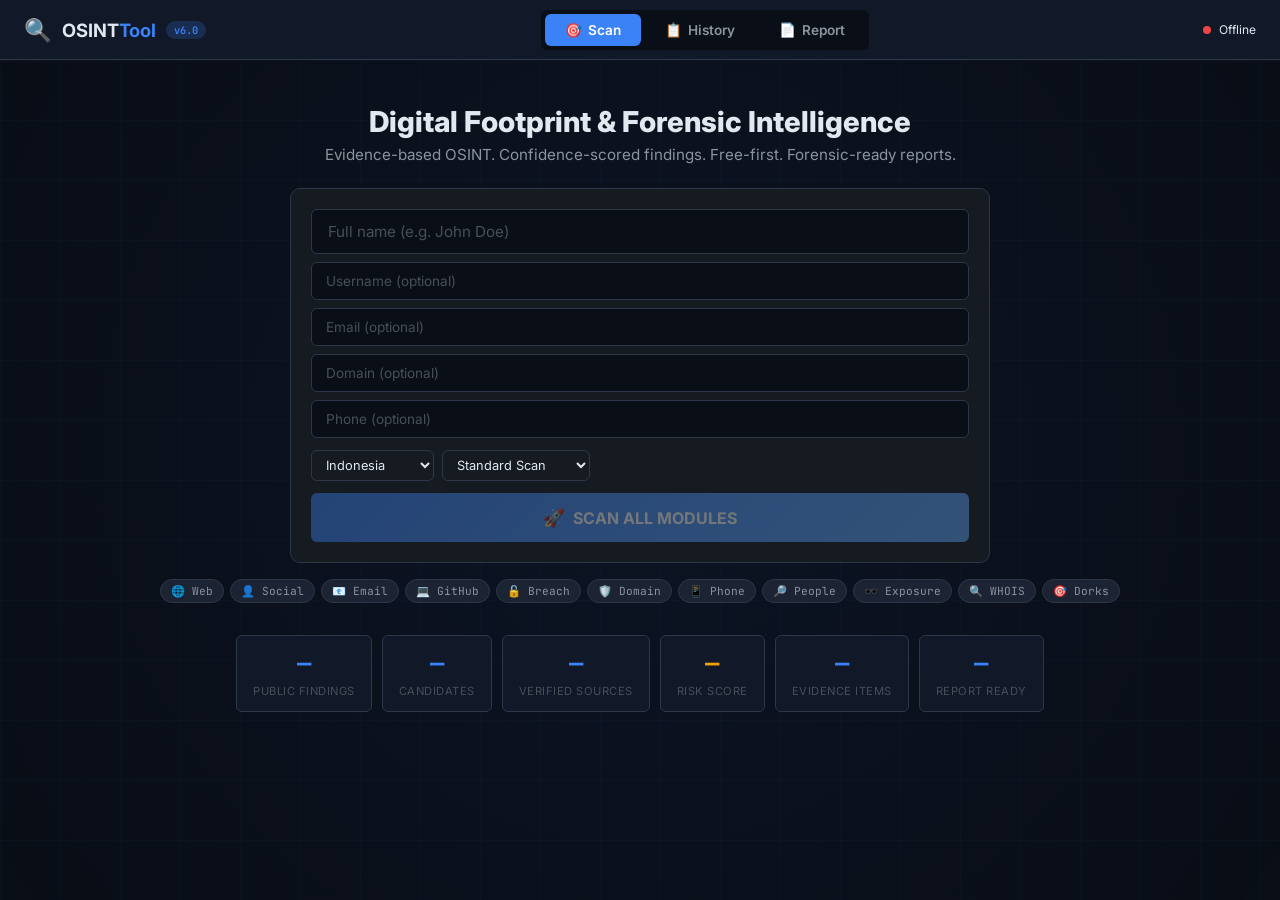
==== commit 977f0a7b: "feat: OSINTTool v6.0 — Forensic Intelligence Platform Phase 1-4 implementation based on PRD: - Trust" ====
--- a/templates/index.html
+++ b/templates/index.html
@@ -3,7 +3,7 @@
 <head>
     <meta charset="UTF-8">
     <meta name="viewport" content="width=device-width, initial-scale=1.0">
-    <title>OSINT Tool v5.0 | Intelligence Dashboard</title>
+    <title>OSINTTool v6.0 | Forensic Intelligence Platform</title>
     <link rel="stylesheet" href="/static/css/style.css">
     <link rel="preconnect" href="https://fonts.googleapis.com">
     <link href="https://fonts.googleapis.com/css2?family=JetBrains+Mono:wght@400;600;700&family=Inter:wght@400;500;600;700;800&display=swap" rel="stylesheet">
@@ -19,7 +19,7 @@
                 <div class="logo">
                     <span class="logo-icon">🔍</span>
                     <span class="logo-text">OSINT<span class="accent">Tool</span></span>
-                    <span class="version">v5.0</span>
+                    <span class="version" id="headerVersion">v6.0</span>
                 </div>
             </div>
             <div class="header-center">
@@ -39,7 +39,7 @@
                 </nav>
             </div>
             <div class="header-right">
-                <div class="server-status" id="serverStatus">
+                <div class="server-status" id="serverStatus" title="Click for API status" style="cursor:pointer">
                     <span class="status-dot"></span>
                     <span class="status-text">Checking...</span>
                 </div>
@@ -52,14 +52,30 @@
             <section class="tab-content active" id="tab-scan">
                 <!-- Hero Search -->
                 <div class="hero">
-                    <h1>OSINT Intelligence Scanner</h1>
-                    <p>Masukkan nama, email, domain, atau nomor telepon — sistem akan mencari seluruh sumber publik secara otomatis.</p>
+                    <h1>Digital Footprint & Forensic Intelligence</h1>
+                    <p>Evidence-based OSINT. Confidence-scored findings. Free-first. Forensic-ready reports.</p>
                     <div class="search-box">
                         <div class="search-inputs">
-                            <input type="text" id="targetName" class="search-input" placeholder="Nama target (contoh: John Doe)">
-                            <input type="text" id="targetEmail" class="search-input optional" placeholder="Email (opsional)">
-                            <input type="text" id="targetDomain" class="search-input optional" placeholder="Domain (opsional)">
-                            <input type="text" id="targetPhone" class="search-input optional" placeholder="Phone (opsional)">
+                            <input type="text" id="targetName" class="search-input" placeholder="Full name (e.g. John Doe)">
+                            <input type="text" id="targetUsername" class="search-input optional" placeholder="Username (optional)">
+                            <input type="text" id="targetEmail" class="search-input optional" placeholder="Email (optional)">
+                            <input type="text" id="targetDomain" class="search-input optional" placeholder="Domain (optional)">
+                            <input type="text" id="targetPhone" class="search-input optional" placeholder="Phone (optional)">
+                            <div class="search-row">
+                                <select id="targetCountry" class="select-sm">
+                                    <option value="ID">Indonesia</option>
+                                    <option value="US">United States</option>
+                                    <option value="MY">Malaysia</option>
+                                    <option value="SG">Singapore</option>
+                                    <option value="GLOBAL">Global</option>
+                                </select>
+                                <select id="scanMode" class="select-sm">
+                                    <option value="standard">Standard Scan</option>
+                                    <option value="quick">Quick Scan</option>
+                                    <option value="forensic">Forensic Scan</option>
+                                    <option value="selfcheck">Self-Check Mode</option>
+                                </select>
+                            </div>
                         </div>
                         <button class="btn-scan" id="runScan" disabled>
                             <span class="btn-scan-icon">🚀</span>
@@ -70,46 +86,51 @@
                         <span class="module-pill">🌐 Web</span>
                         <span class="module-pill">👤 Social</span>
                         <span class="module-pill">📧 Email</span>
+                        <span class="module-pill">💻 GitHub</span>
                         <span class="module-pill">🔓 Breach</span>
+                        <span class="module-pill">🛡️ Domain</span>
                         <span class="module-pill">📱 Phone</span>
                         <span class="module-pill">🔎 People</span>
-                        <span class="module-pill">🕶️ Darkweb</span>
-                        <span class="module-pill">🏢 Domain</span>
+                        <span class="module-pill">🕶️ Exposure</span>
+                        <span class="module-pill">🔍 WHOIS</span>
                         <span class="module-pill">🎯 Dorks</span>
-                        <span class="module-pill">🛰️ Shodan</span>
-                        <span class="module-pill">🛡️ VirusTotal</span>
-                        <span class="module-pill">✉️ Hunter</span>
-                        <span class="module-pill">📊 IntelX</span>
-                        <span class="module-pill">💬 Telegram</span>
-                        <span class="module-pill">🔍 WHOIS</span>
-                    </div>
-                </div>
-
-                <!-- Stats -->
-                <div class="stats-row" id="statsRow">
-                    <div class="stat-chip">
-                        <span class="stat-num" id="sWeb">—</span>
-                        <span class="stat-lbl">Web</span>
-                    </div>
-                    <div class="stat-chip">
-                        <span class="stat-num" id="sSocial">—</span>
-                        <span class="stat-lbl">Social</span>
-                    </div>
-                    <div class="stat-chip">
-                        <span class="stat-num" id="sEmail">—</span>
-                        <span class="stat-lbl">Email</span>
-                    </div>
-                    <div class="stat-chip">
-                        <span class="stat-num" id="sBreach">—</span>
-                        <span class="stat-lbl">Breach</span>
-                    </div>
-                    <div class="stat-chip">
-                        <span class="stat-num" id="sGithub">—</span>
-                        <span class="stat-lbl">GitHub</span>
-                    </div>
-                    <div class="stat-chip">
-                        <span class="stat-num risk" id="sRisk">—</span>
-                        <span class="stat-lbl">Risk</span>
+                    </div>
+                </div>
+
+                <!-- API Status Panel -->
+                <div class="api-status-panel hidden" id="apiStatusPanel">
+                    <div class="api-status-head">
+                        <h3>🔌 API & Service Status</h3>
+                        <span id="apiFreeMode" class="badge badge-ok">Free Mode Active</span>
+                    </div>
+                    <div class="api-status-grid" id="apiStatusGrid"></div>
+                </div>
+
+                <!-- Summary Cards -->
+                <div class="stats-row forensic-stats" id="statsRow">
+                    <div class="stat-chip forensic">
+                        <span class="stat-num" id="sPublicFindings">—</span>
+                        <span class="stat-lbl">Public Findings</span>
+                    </div>
+                    <div class="stat-chip forensic">
+                        <span class="stat-num" id="sCandidates">—</span>
+                        <span class="stat-lbl">Candidates</span>
+                    </div>
+                    <div class="stat-chip forensic">
+                        <span class="stat-num" id="sVerifiedSources">—</span>
+                        <span class="stat-lbl">Verified Sources</span>
+                    </div>
+                    <div class="stat-chip forensic">
+                        <span class="stat-num risk" id="sRiskScore">—</span>
+                        <span class="stat-lbl">Risk Score</span>
+                    </div>
+                    <div class="stat-chip forensic">
+                        <span class="stat-num" id="sEvidence">—</span>
+                        <span class="stat-lbl">Evidence Items</span>
+                    </div>
+                    <div class="stat-chip forensic">
+                        <span class="stat-num" id="sReportReady">—</span>
+                        <span class="stat-lbl">Report Ready</span>
                     </div>
                 </div>
 
@@ -155,7 +176,7 @@
             <!-- ============ REPORT TAB ============ -->
             <section class="tab-content" id="tab-report">
                 <div class="section-head">
-                    <h2>Generate Report</h2>
+                    <h2>Generate Forensic Report</h2>
                     <p>Buat laporan forensik dari hasil scan terakhir</p>
                 </div>
                 <div class="report-box" id="reportBox">
--- a/static/css/style.css
+++ b/static/css/style.css
@@ -297,6 +297,157 @@
 ::-webkit-scrollbar-thumb { background:var(--border); border-radius:3px; }
 ::-webkit-scrollbar-thumb:hover { background:var(--border-h); }
 
+/* ============================================================
+   FORENSIC STYLES — v6.0 additions
+   ============================================================ */
+
+/* API Status Panel */
+.api-status-panel {
+    background:var(--bg2); border:1px solid var(--border);
+    border-radius:var(--r); padding:16px; margin-top:12px;
+}
+.api-status-head {
+    display:flex; align-items:center; justify-content:space-between;
+    margin-bottom:12px;
+}
+.api-status-head h3 { font-size:.9em; color:var(--acc); }
+.api-status-grid {
+    display:grid; grid-template-columns:repeat(auto-fill,minmax(240px,1fr));
+    gap:8px;
+}
+.api-item {
+    display:flex; flex-wrap:wrap; align-items:center; gap:6px;
+    padding:8px 12px; background:var(--bg3); border-radius:var(--rs);
+    border:1px solid var(--border); font-size:.8em;
+}
+.api-item.ok { border-color:var(--grn); }
+.api-item.disabled { opacity:.6; border-color:var(--border); }
+.api-icon { font-size:.9em; }
+.api-label { flex:1; color:var(--t2); }
+.api-badge { font-size:.7em; padding:2px 6px; border-radius:4px; }
+.api-reason { width:100%; color:var(--t3); font-size:.75em; margin-top:2px; }
+
+/* Search row for country + scan mode */
+.search-row {
+    display:flex; gap:8px; margin-top:4px;
+}
+.search-row .select-sm {
+    background:var(--bg3); border:1px solid var(--border);
+    color:var(--t1); padding:6px 10px; border-radius:var(--rs);
+    font-size:.8em; font-family:var(--sans);
+}
+
+/* Forensic summary cards */
+.stats-row.forensic-stats { gap:10px; }
+.stat-chip.forensic {
+    background:var(--bg2); border:1px solid var(--border);
+    padding:12px 16px; min-width:90px; text-align:center;
+    border-radius:var(--rs);
+}
+.stat-chip.forensic .stat-num {
+    font-family:var(--mono); font-size:1.5em; font-weight:700;
+    color:var(--acc);
+}
+.stat-chip.forensic .stat-num.risk { color:var(--ylw); }
+.stat-chip.forensic .stat-num.risk.high { color:var(--red); }
+.stat-chip.forensic .stat-num.risk.med { color:var(--ylw); }
+.stat-chip.forensic .stat-num.risk.low { color:var(--grn); }
+.stat-chip.forensic .stat-lbl { color:var(--t3); font-size:.7em; }
+
+/* Finding card — forensic status border */
+.finding-card {
+    background:var(--bg2); border:1px solid var(--border);
+    border-radius:var(--r); margin-bottom:12px; overflow:hidden;
+}
+.finding-head {
+    display:flex; align-items:center; justify-content:space-between;
+    padding:14px 18px; cursor:pointer; transition:background .2s;
+    border-left:4px solid transparent;
+}
+.finding-head:hover { background:var(--bg3); }
+.finding-head.status-verified { border-left-color:var(--grn); }
+.finding-head.status-candidate { border-left-color:var(--ylw); }
+.finding-head.status-unverified { border-left-color:var(--ylw); }
+.finding-head.status-highrisk { border-left-color:var(--red); }
+.finding-head.status-info { border-left-color:var(--cyn); }
+.finding-head.status-disabled { border-left-color:var(--t3); }
+
+.finding-head-left { flex:1; }
+.finding-head h3 { font-size:.9em; color:var(--t1); }
+.finding-badges { display:flex; gap:6px; margin-top:4px; flex-wrap:wrap; }
+.finding-head .arrow {
+    font-size:.7em; color:var(--t3); transition:transform .2s;
+}
+.finding-head.open .arrow { transform:rotate(90deg); }
+
+.finding-body {
+    display:none; padding:0 18px 14px; border-top:1px solid var(--border);
+}
+.finding-body.open { display:block; padding-top:14px; }
+
+/* Result items */
+.r-item {
+    background:var(--bg3); border:1px solid var(--border);
+    border-radius:var(--rs); padding:10px 14px; margin-bottom:8px;
+}
+.r-item h4 { font-size:.85em; color:var(--t1); margin-bottom:4px; }
+.r-item.found-item { border-color:var(--grn); background:var(--grn-bg); }
+.r-meta { display:flex; gap:6px; align-items:center; margin-top:4px; flex-wrap:wrap; }
+.result-subtitle {
+    font-size:.85em; margin:12px 0 6px; padding-bottom:4px;
+    border-bottom:1px solid var(--border); color:var(--t2);
+}
+.result-subtitle.text-found { color:var(--grn); }
+.result-subtitle.text-warn { color:var(--ylw); }
+.result-subtitle.text-danger { color:var(--red); }
+
+/* Badges */
+.badge {
+    display:inline-block; padding:2px 8px; border-radius:4px;
+    font-size:.7em; font-weight:600; vertical-align:middle;
+}
+.badge-ok { background:var(--grn-bg); color:var(--grn); border:1px solid var(--grn); }
+.badge-bad { background:var(--red-bg); color:var(--red); border:1px solid var(--red); }
+.badge-warn { background:var(--ylw-bg); color:var(--ylw); border:1px solid var(--ylw); }
+.badge-info { background:var(--cyn-bg); color:var(--cyn); border:1px solid var(--cyn); }
+.badge-gray { background:transparent; color:var(--t3); border:1px solid var(--t3); }
+.badge-sub { background:transparent; color:var(--t2); font-weight:400; font-size:.75em; }
+
+/* Tags */
+.tag {
+    display:inline-block; padding:2px 6px; border-radius:3px;
+    font-size:.7em; background:var(--bg4); color:var(--t2);
+    margin:1px;
+}
+.tag-danger { background:var(--red-bg); color:var(--red); }
+.tag-warn { background:var(--ylw-bg); color:var(--ylw); }
+.tag-info { background:var(--cyn-bg); color:var(--cyn); }
+.tag-found { background:var(--grn-bg); color:var(--grn); }
+.tag-source { background:transparent; color:var(--acc); border:1px solid var(--acc); }
+
+/* Warning / Disclaimer boxes */
+.warning-box, .disclaimer-box, .intel-box, .empty-state {
+    background:var(--bg3); border:1px solid var(--border);
+    border-radius:var(--rs); padding:10px 14px; margin-bottom:10px;
+    font-size:.8em;
+}
+.warning-box { border-color:var(--ylw); background:var(--ylw-bg); }
+.disclaimer-box { border-color:var(--acc); background:var(--acc-g); }
+.intel-box { border-color:var(--cyn); background:var(--cyn-bg); }
+.empty-state { border-style:dashed; text-align:center; padding:16px; }
+.empty-state p { margin-bottom:4px; }
+.empty-state .small { font-size:.8em; color:var(--t3); }
+
+/* Breach items */
+.breach-item {
+    background:var(--red-bg); border:1px solid rgba(239,68,68,0.3);
+    border-radius:var(--rs); padding:12px; margin-bottom:8px;
+}
+.breach-item h4 { font-size:.85em; color:var(--red); }
+
+/* Small text */
+.small { font-size:.8em; }
+
 /* Responsive */
 @media (max-width:768px) {
     .header { padding:0 12px; }
@@ -305,9 +456,13 @@
     .stats-row { gap:8px; }
     .stat-chip { padding:8px 12px; min-width:60px; }
     .stat-num { font-size:1.1em; }
+    .stat-chip.forensic { min-width:70px; padding:8px 10px; }
+    .stat-chip.forensic .stat-num { font-size:1.2em; }
     .search-box { padding:14px; }
     .modules-bar { gap:4px; }
     .module-pill { font-size:.6em; padding:3px 6px; }
     .tab { padding:6px 12px; font-size:.8em; }
     .report-id-row { flex-direction:column; align-items:stretch; }
-}
+    .api-status-grid { grid-template-columns:1fr; }
+    .search-row { flex-direction:column; }
+}
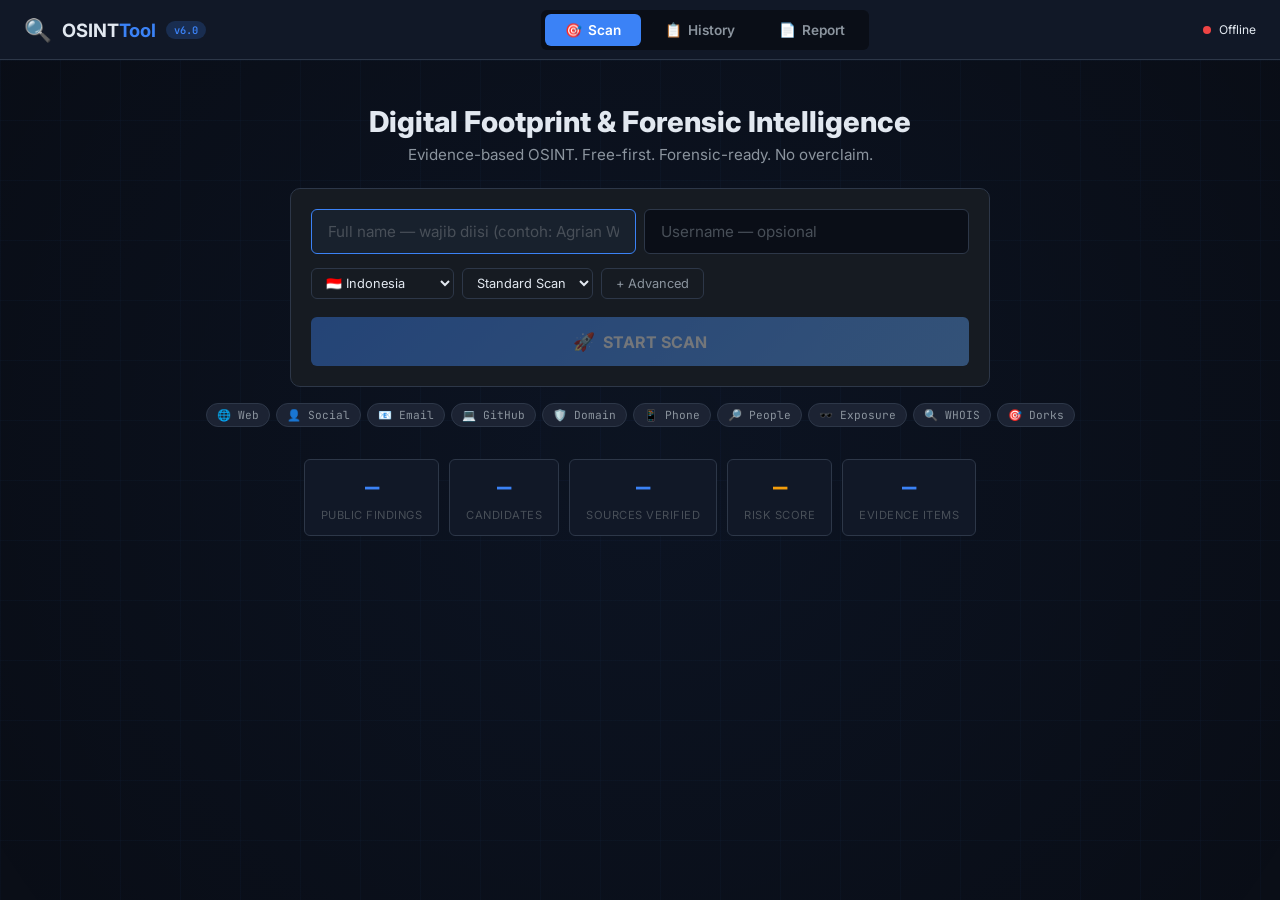
==== commit 1297a5c3: "refactor: remove HIBP/breach checker + UI improvements - Remove breach_checker module from app.py (i" ====
--- a/templates/index.html
+++ b/templates/index.html
@@ -39,7 +39,7 @@
                 </nav>
             </div>
             <div class="header-right">
-                <div class="server-status" id="serverStatus" title="Click for API status" style="cursor:pointer">
+                <div class="server-status" id="serverStatus" title="Klik untuk lihat API status">
                     <span class="status-dot"></span>
                     <span class="status-text">Checking...</span>
                 </div>
@@ -53,41 +53,46 @@
                 <!-- Hero Search -->
                 <div class="hero">
                     <h1>Digital Footprint & Forensic Intelligence</h1>
-                    <p>Evidence-based OSINT. Confidence-scored findings. Free-first. Forensic-ready reports.</p>
+                    <p>Evidence-based OSINT. Free-first. Forensic-ready. No overclaim.</p>
+
                     <div class="search-box">
                         <div class="search-inputs">
-                            <input type="text" id="targetName" class="search-input" placeholder="Full name (e.g. John Doe)">
-                            <input type="text" id="targetUsername" class="search-input optional" placeholder="Username (optional)">
-                            <input type="text" id="targetEmail" class="search-input optional" placeholder="Email (optional)">
-                            <input type="text" id="targetDomain" class="search-input optional" placeholder="Domain (optional)">
-                            <input type="text" id="targetPhone" class="search-input optional" placeholder="Phone (optional)">
-                            <div class="search-row">
+                            <div class="input-row">
+                                <input type="text" id="targetName" class="search-input primary" placeholder="Full name — wajib diisi (contoh: Agrian Wahab)">
+                                <input type="text" id="targetUsername" class="search-input" placeholder="Username — opsional">
+                            </div>
+                            <div class="input-row collapse-row closed" id="advancedInputs">
+                                <input type="email" id="targetEmail" class="search-input" placeholder="Email — opsional">
+                                <input type="text" id="targetDomain" class="search-input" placeholder="Domain — opsional (contoh: example.com)">
+                                <input type="tel" id="targetPhone" class="search-input" placeholder="Phone — opsional">
+                            </div>
+                            <div class="input-row">
                                 <select id="targetCountry" class="select-sm">
-                                    <option value="ID">Indonesia</option>
-                                    <option value="US">United States</option>
-                                    <option value="MY">Malaysia</option>
-                                    <option value="SG">Singapore</option>
-                                    <option value="GLOBAL">Global</option>
+                                    <option value="ID">🇮🇩 Indonesia</option>
+                                    <option value="US">🇺🇸 United States</option>
+                                    <option value="MY">🇲🇾 Malaysia</option>
+                                    <option value="SG">🇸🇬 Singapore</option>
+                                    <option value="GLOBAL">🌍 Global</option>
                                 </select>
                                 <select id="scanMode" class="select-sm">
                                     <option value="standard">Standard Scan</option>
                                     <option value="quick">Quick Scan</option>
                                     <option value="forensic">Forensic Scan</option>
-                                    <option value="selfcheck">Self-Check Mode</option>
                                 </select>
+                                <button class="btn-sec btn-sm" id="toggleAdvanced" type="button">+ Advanced</button>
                             </div>
                         </div>
                         <button class="btn-scan" id="runScan" disabled>
                             <span class="btn-scan-icon">🚀</span>
-                            <span>SCAN ALL MODULES</span>
+                            <span>START SCAN</span>
                         </button>
                     </div>
+
                     <div class="modules-bar" id="modulesBar">
                         <span class="module-pill">🌐 Web</span>
                         <span class="module-pill">👤 Social</span>
                         <span class="module-pill">📧 Email</span>
                         <span class="module-pill">💻 GitHub</span>
-                        <span class="module-pill">🔓 Breach</span>
                         <span class="module-pill">🛡️ Domain</span>
                         <span class="module-pill">📱 Phone</span>
                         <span class="module-pill">🔎 People</span>
@@ -118,7 +123,7 @@
                     </div>
                     <div class="stat-chip forensic">
                         <span class="stat-num" id="sVerifiedSources">—</span>
-                        <span class="stat-lbl">Verified Sources</span>
+                        <span class="stat-lbl">Sources Verified</span>
                     </div>
                     <div class="stat-chip forensic">
                         <span class="stat-num risk" id="sRiskScore">—</span>
@@ -127,10 +132,6 @@
                     <div class="stat-chip forensic">
                         <span class="stat-num" id="sEvidence">—</span>
                         <span class="stat-lbl">Evidence Items</span>
-                    </div>
-                    <div class="stat-chip forensic">
-                        <span class="stat-num" id="sReportReady">—</span>
-                        <span class="stat-lbl">Report Ready</span>
                     </div>
                 </div>
 
@@ -157,16 +158,17 @@
             <section class="tab-content" id="tab-history">
                 <div class="section-head">
                     <h2>Scan History</h2>
-                    <p>Riwayat semua scan yang pernah dilakukan</p>
+                    <p>Riwayat semua scan yang pernah dilakukan. Klik untuk lihat hasil.</p>
                 </div>
                 <div class="history-toolbar">
                     <button class="btn-sec" id="refreshHistory">🔄 Refresh</button>
                     <select id="historyFilter" class="select-sm">
-                        <option value="">Semua Status</option>
+                        <option value="">Semua</option>
                         <option value="completed">Completed</option>
                         <option value="running">Running</option>
                         <option value="error">Error</option>
                     </select>
+                    <button class="btn-sec" id="clearHistory" style="margin-left:auto">🗑️ Clear History</button>
                 </div>
                 <div id="historyList" class="history-list">
                     <p class="text-muted">Belum ada scan.</p>
@@ -177,16 +179,16 @@
             <section class="tab-content" id="tab-report">
                 <div class="section-head">
                     <h2>Generate Forensic Report</h2>
-                    <p>Buat laporan forensik dari hasil scan terakhir</p>
+                    <p>Buat laporan forensik lengkap dari hasil scan</p>
                 </div>
                 <div class="report-box" id="reportBox">
                     <div class="report-id-row">
                         <label>Report ID:</label>
-                        <input type="text" id="reportIdInput" class="search-input" placeholder="Masukkan Report ID atau gunakan scan terakhir">
+                        <input type="text" id="reportIdInput" class="search-input" placeholder="Report ID dari scan terakhir">
                     </div>
                     <div class="report-actions">
-                        <button class="btn-scan" id="genReport" style="width:auto;padding:12px 32px">
-                            <span>📄 Generate Report</span>
+                        <button class="btn-scan" id="genReport">
+                            <span>📄 Generate Full Report</span>
                         </button>
                     </div>
                     <div class="report-result" id="reportResult" style="display:none"></div>
--- a/static/css/style.css
+++ b/static/css/style.css
@@ -331,11 +331,27 @@
 .search-row {
     display:flex; gap:8px; margin-top:4px;
 }
-.search-row .select-sm {
+.input-row {
+    display:flex; gap:8px; margin-bottom:6px;
+}
+.input-row .search-input { flex:1; }
+.input-row .search-input.primary {
+    border-color:var(--acc); background:rgba(59,130,246,0.05);
+}
+.collapse-row.closed { display:none; }
+.collapse-row.open { display:flex; }
+.select-sm {
     background:var(--bg3); border:1px solid var(--border);
     color:var(--t1); padding:6px 10px; border-radius:var(--rs);
     font-size:.8em; font-family:var(--sans);
 }
+.btn-sm { padding:6px 12px; font-size:.75em; }
+.btn-sec {
+    background:var(--bg3); border:1px solid var(--border);
+    color:var(--t2); padding:6px 14px; border-radius:var(--rs);
+    cursor:pointer; font-size:.8em; transition:all .2s;
+}
+.btn-sec:hover { background:var(--bg4); color:var(--t1); }
 
 /* Forensic summary cards */
 .stats-row.forensic-stats { gap:10px; }
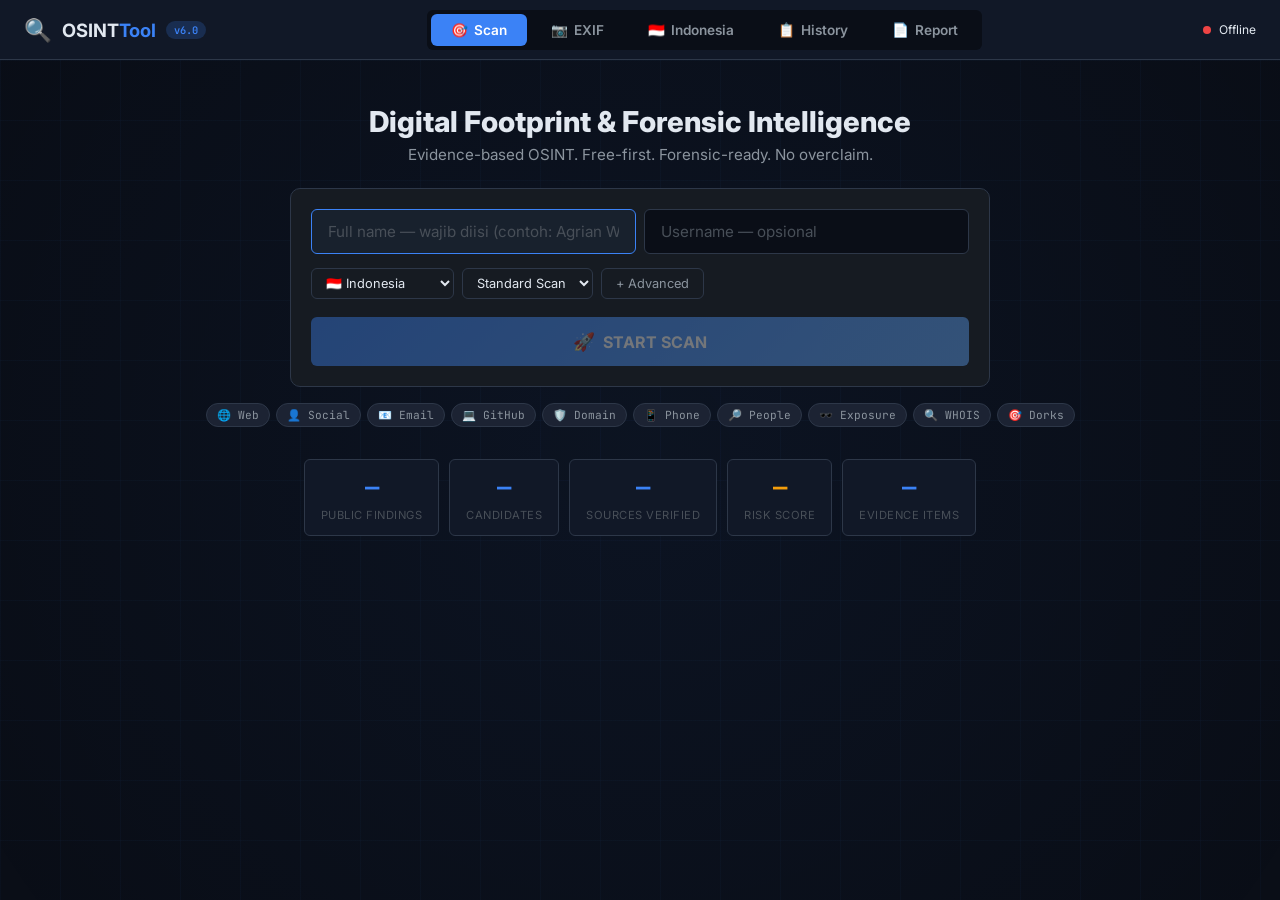
==== commit 285a3c4f: "feat: HyperScraper v7.0 — EXIF extractor, Indonesia scraper, username fix B-001: name_search already" ====
--- a/templates/index.html
+++ b/templates/index.html
@@ -27,6 +27,14 @@
                     <button class="tab active" data-tab="scan">
                         <span class="tab-icon">🎯</span>
                         <span class="tab-label">Scan</span>
+                    </button>
+                    <button class="tab" data-tab="exif">
+                        <span class="tab-icon">📷</span>
+                        <span class="tab-label">EXIF</span>
+                    </button>
+                    <button class="tab" data-tab="indonesia">
+                        <span class="tab-icon">🇮🇩</span>
+                        <span class="tab-label">Indonesia</span>
                     </button>
                     <button class="tab" data-tab="history">
                         <span class="tab-icon">📋</span>
@@ -194,6 +202,51 @@
                     <div class="report-result" id="reportResult" style="display:none"></div>
                 </div>
             </section>
+
+            <!-- ============ EXIF TAB ============ -->
+            <section class="tab-content" id="tab-exif">
+                <div class="section-head">
+                    <h2>📷 EXIF Metadata Extractor</h2>
+                    <p>Ekstrak metadata dari gambar — GPS, kamera, timestamp, software.</p>
+                </div>
+                <div class="exif-box">
+                    <div class="input-row">
+                        <input type="text" id="exifUrl" class="search-input" placeholder="Paste image URL (https://...)">
+                        <button class="btn-scan" id="exifFromUrl" style="width:auto;padding:10px 20px">
+                            <span>🔍 Extract EXIF</span>
+                        </button>
+                    </div>
+                    <div class="input-row" style="margin-top:8px">
+                        <label class="file-upload-label">
+                            <input type="file" id="exifFileInput" accept="image/*" style="display:none">
+                            <span class="btn-sec">📁 Upload Image</span>
+                        </label>
+                        <span class="text-muted small" id="exifFileName">No file selected</span>
+                    </div>
+                    <div class="input-row" style="margin-top:8px">
+                        <input type="text" id="reverseImgUrl" class="search-input" placeholder="Image URL for reverse search">
+                        <button class="btn-sec" id="reverseImgBtn">🔄 Reverse Image Links</button>
+                    </div>
+                    <div id="exifResults" style="margin-top:12px"></div>
+                </div>
+            </section>
+
+            <!-- ============ INDONESIA TAB ============ -->
+            <section class="tab-content" id="tab-indonesia">
+                <div class="section-head">
+                    <h2>🇮🇩 Indonesia Public Data</h2>
+                    <p>Cari data publik dari PDDikti, Garuda, SINTA, Google Scholar ID.</p>
+                </div>
+                <div class="indonesia-box">
+                    <div class="input-row">
+                        <input type="text" id="indonesiaName" class="search-input" placeholder="Nama lengkap (contoh: Budi Santoso)">
+                        <button class="btn-scan" id="indonesiaSearch" style="width:auto;padding:10px 20px">
+                            <span>🔍 Search</span>
+                        </button>
+                    </div>
+                    <div id="indonesiaResults" style="margin-top:12px"></div>
+                </div>
+            </section>
         </main>
 
         <!-- Toast -->
